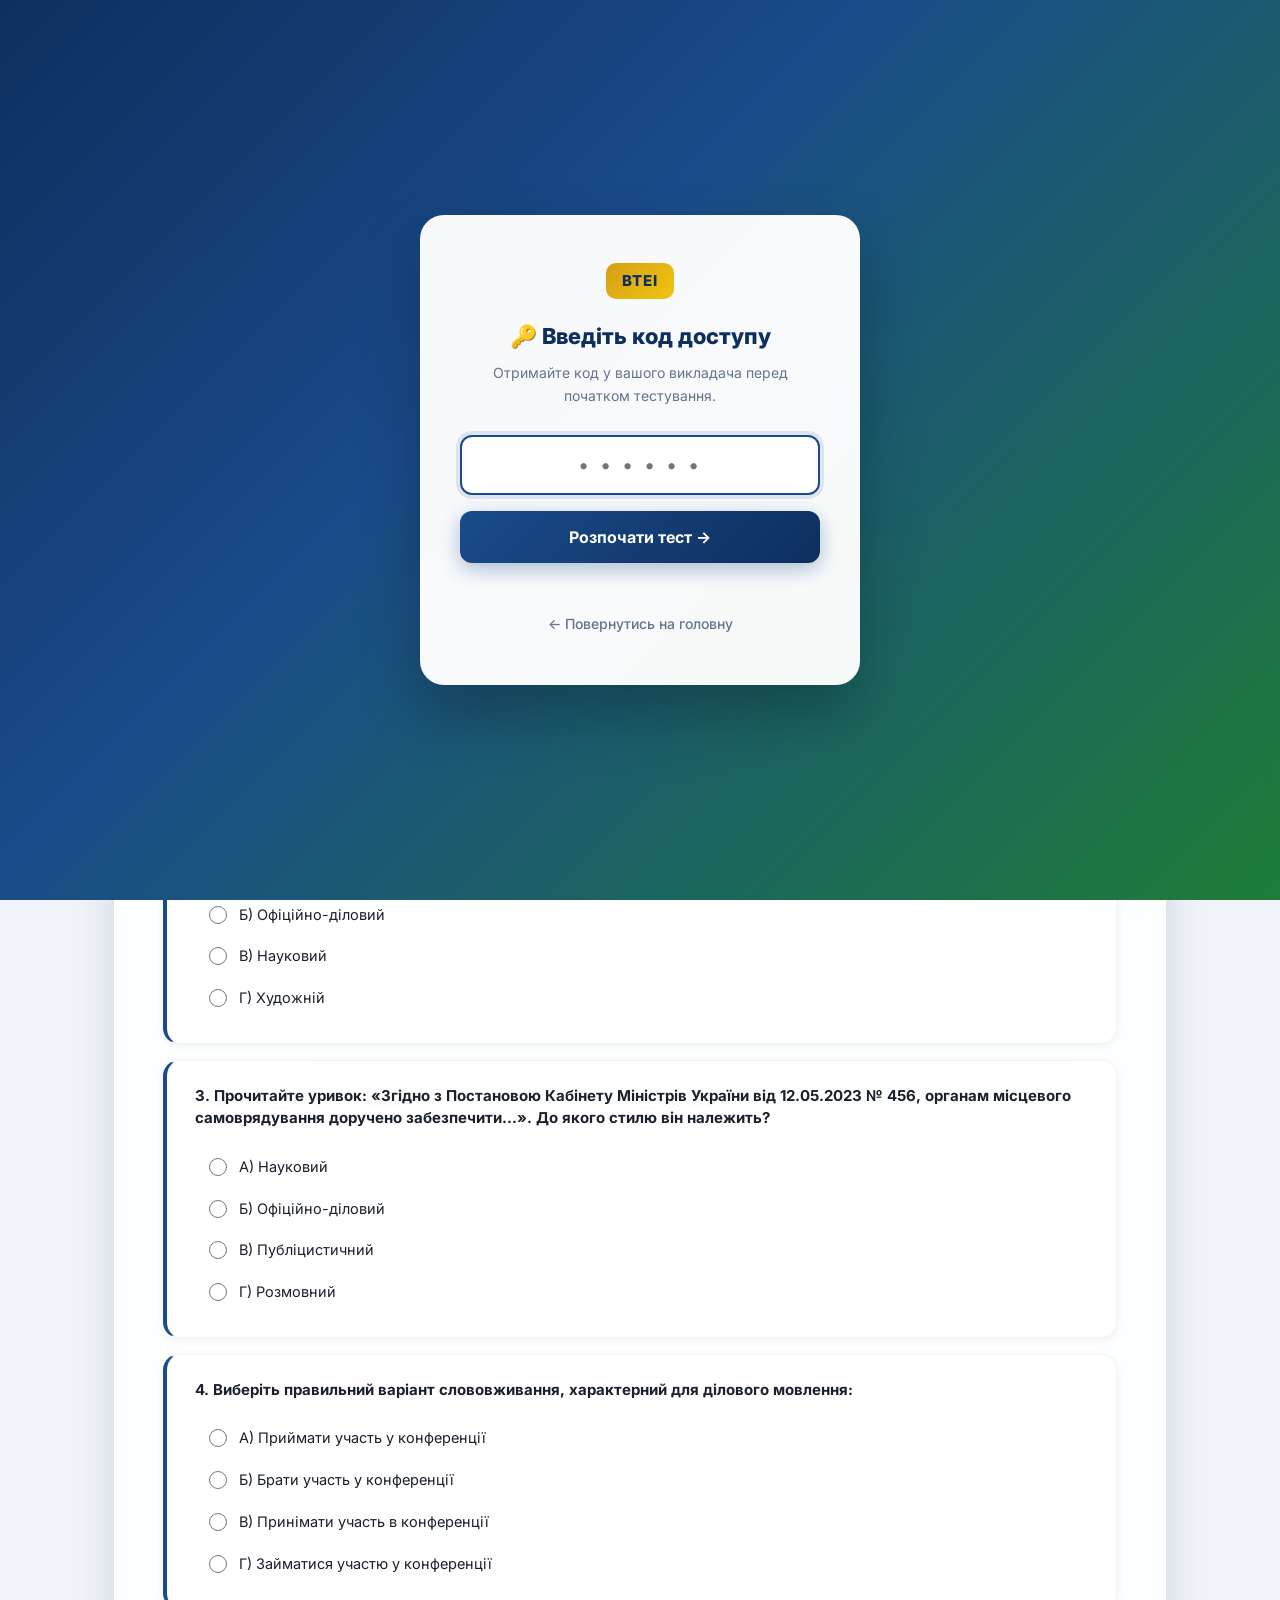
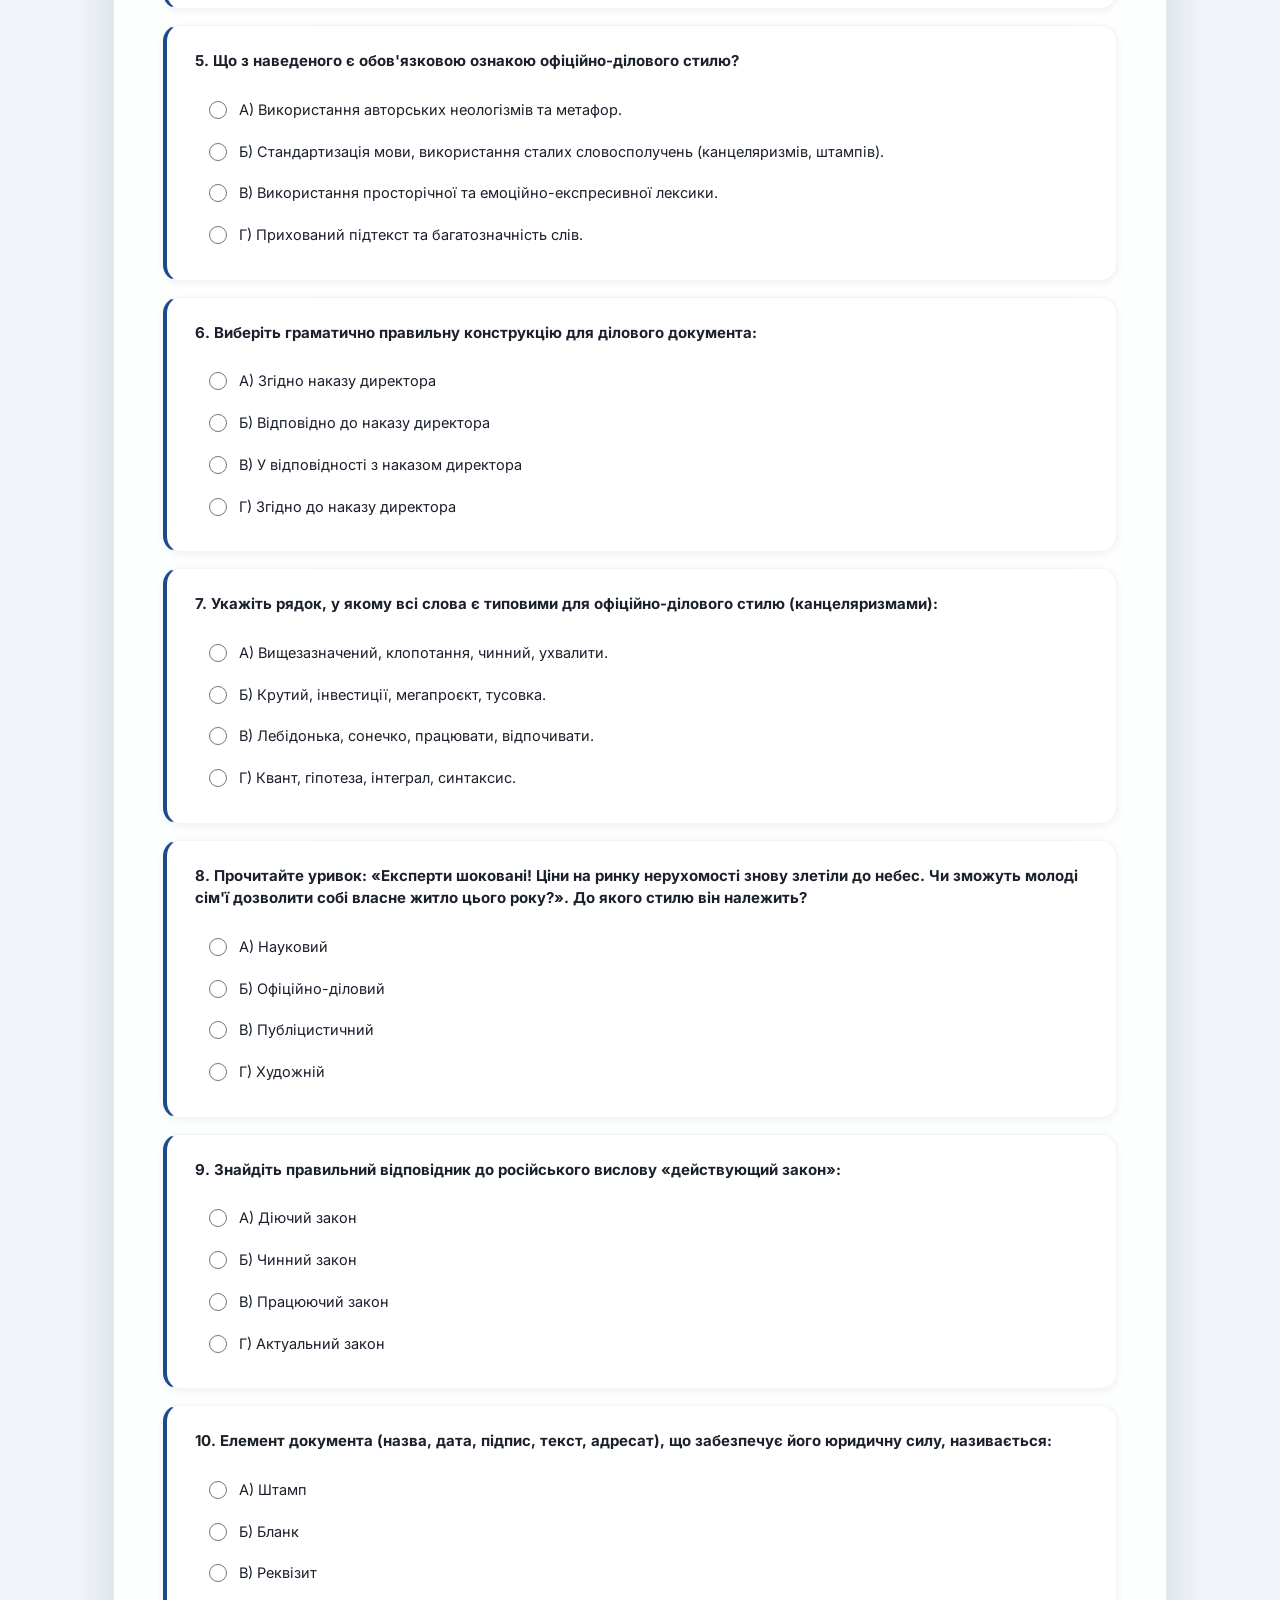
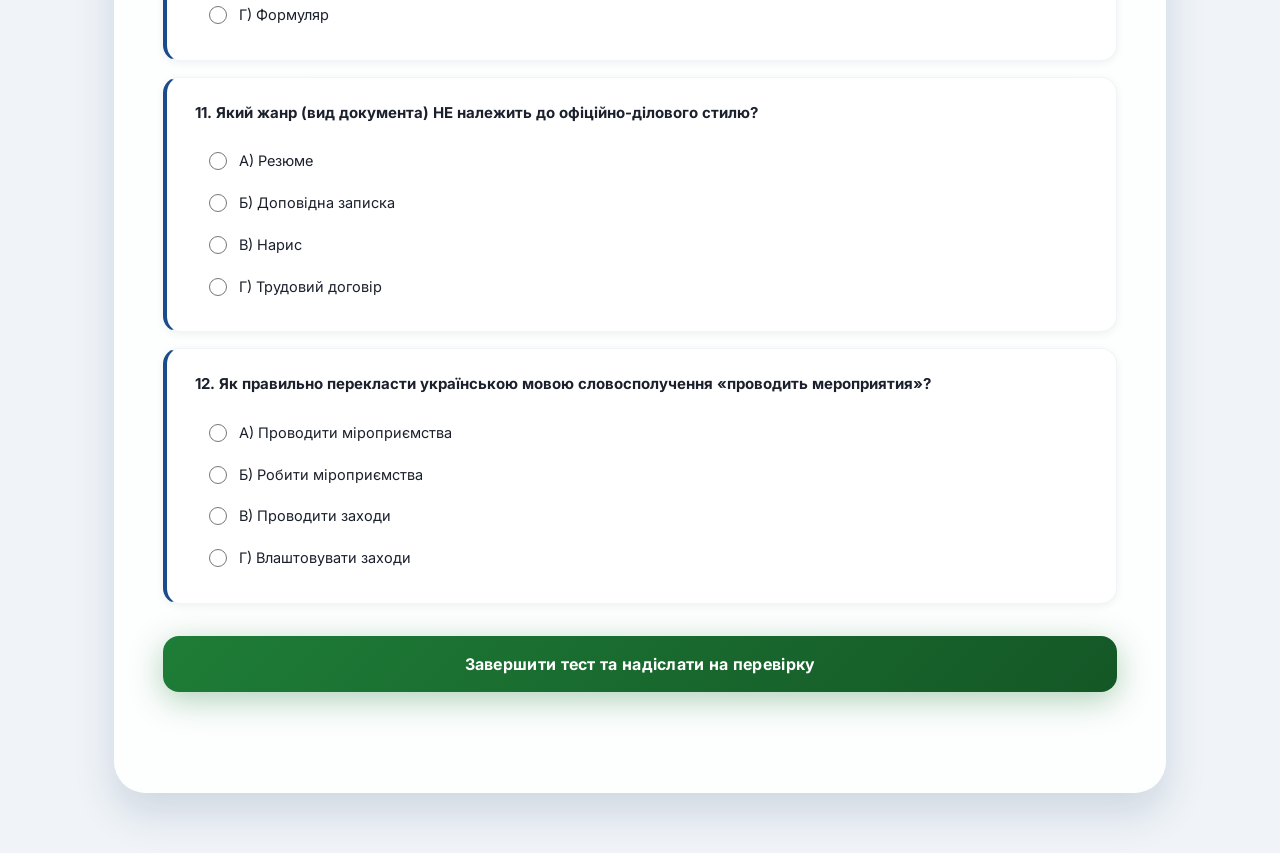
==== tests/test-1.html @ 7d5d2ea6 "Update test-1.html" ====
<!DOCTYPE html>
<html lang="uk">
<head>
    <meta charset="UTF-8">
    <meta name="viewport" content="width=device-width, initial-scale=1.0">
    <title>Тест №1 | Функціональні стилі мовлення — ВТЕІ</title>
    <meta name="description" content="Пройти онлайн-тест №1: 'Функціональні стилі мовлення' на освітньому порталі.">
    
    <!-- Open Graph (SEO для соцмереж) -->
    <meta property="og:title" content="Тест №1: Функціональні стилі мовлення | Освітній портал">
    <meta property="og:description" content="Пройти тестування з дисципліни 'Українська мова за професійним спрямуванням'.">
    <meta property="og:image" content="https://vtei.online/img/og-image.jpg">
    <meta property="og:url" content="https://vtei.online/tests/test-1.html">
    <meta property="og:type" content="article">
    
    <!-- Favicon -->
    <link rel="icon" type="image/jpeg" href="../img/favicon.jpg">
    <link rel="apple-touch-icon" href="../img/favicon.jpg">
    <link rel="stylesheet" href="../css/style.css">
    <style>
        /* Overlay - екран завантаження та введення коду */
        #overlay {
            position: fixed;
            inset: 0;
            background: linear-gradient(135deg, #0d2f5e 0%, #1a4b8a 40%, #1e7d37 100%);
            z-index: 999;
            display: flex;
            align-items: center;
            justify-content: center;
            transition: opacity 0.5s ease;
        }
        #overlay.hidden {
            opacity: 0;
            pointer-events: none;
        }
        .overlay-box {
            background: rgba(255,255,255,0.97);
            border-radius: 24px;
            padding: 48px 40px;
            max-width: 440px;
            width: 90%;
            text-align: center;
            box-shadow: 0 30px 60px rgba(0,0,0,0.25);
        }
        .overlay-logo {
            display: inline-block;
            background: linear-gradient(135deg, #d4a017, #f1c40f);
            color: #0d2f5e;
            padding: 6px 16px;
            border-radius: 10px;
            font-size: 15px;
            font-weight: 800;
            letter-spacing: 1px;
            margin-bottom: 20px;
        }
        .overlay-box h2 {
            font-size: 22px;
            font-weight: 800;
            color: #0d2f5e;
            margin-bottom: 8px;
        }
        .overlay-box p {
            font-size: 14px;
            color: #64748b;
            margin-bottom: 28px;
            line-height: 1.6;
        }
        .overlay-input {
            width: 100%;
            padding: 16px 20px;
            border: 2px solid rgba(26,75,138,0.2);
            border-radius: 12px;
            font-family: inherit;
            font-size: 20px;
            font-weight: 700;
            text-align: center;
            letter-spacing: 4px;
            color: #1a4b8a;
            background: rgba(26,75,138,0.04);
            outline: none;
            transition: all 0.25s;
            box-sizing: border-box;
            margin-bottom: 16px;
            -webkit-user-select: text !important;
            user-select: text !important;
        }
        .overlay-input:focus {
            border-color: #1a4b8a;
            background: #fff;
            box-shadow: 0 0 0 4px rgba(26,75,138,0.12);
        }
        .overlay-input.error {
            border-color: #dc3545;
            background: rgba(220,53,69,0.04);
            animation: shake 0.4s ease;
        }
        @keyframes shake {
            0%,100%{transform:translateX(0)}
            25%{transform:translateX(-8px)}
            75%{transform:translateX(8px)}
        }
        .overlay-btn {
            width: 100%;
            padding: 16px;
            background: linear-gradient(135deg, #1a4b8a, #0d2f5e);
            color: #fff;
            border: none;
            border-radius: 12px;
            font-family: inherit;
            font-size: 16px;
            font-weight: 700;
            cursor: pointer;
            box-shadow: 0 6px 20px rgba(26,75,138,0.35);
            transition: all 0.3s;
        }
        .overlay-btn:hover:not(:disabled) {
            transform: translateY(-2px);
            box-shadow: 0 10px 28px rgba(26,75,138,0.45);
        }
        .overlay-btn:disabled {
            background: linear-gradient(135deg, #94a3b8, #64748b);
            box-shadow: none;
            cursor: not-allowed;
        }
        .overlay-error {
            color: #dc3545;
            font-size: 13px;
            font-weight: 600;
            margin-top: 12px;
            min-height: 20px;
        }
        .overlay-loading {
            font-size: 14px;
            color: #64748b;
            margin-top: 16px;
        }
        /* Вимкнено викладачем */
        .overlay-disabled {
            text-align: center;
        }
        .overlay-disabled .icon {
            font-size: 56px;
            margin-bottom: 16px;
        }
        .overlay-disabled h2 {
            color: #0d2f5e;
            font-size: 22px;
            font-weight: 800;
            margin-bottom: 12px;
        }
        .overlay-disabled p {
            color: #64748b;
            font-size: 15px;
            line-height: 1.6;
        }
    </style>
</head>
<body>

<header>
    <div class="header-content">
        <a href="../index.html" class="header-logo">
            <span>ВТЕІ</span> Онлайн-тестування
        </a>
        <nav class="header-nav">
            <a href="../index.html">← Назад до всіх тестів</a>
        </nav>
    </div>
</header>

<!-- OVERLAY: перевірка коду доступу -->
<div id="overlay">
    <div class="overlay-box">
        <div id="overlayContent">
            <!-- Стан завантаження -->
            <div class="overlay-logo">ВТЕІ</div>
            <h2>Перевірка доступу...</h2>
            <p class="overlay-loading">⏳ Перевіряємо статус тестування...</p>
        </div>
    </div>
</div>

<div class="main-container">
<div class="glass-panel">
    <div class="test-page-header">
        <h1>ТЕСТОВІ ЗАВДАННЯ</h1>
        <h2>з дисципліни «Українська мова за професійним спрямуванням»<br>Тема: Функціональні стилі мовлення. Офіційно-діловий стиль</h2>
    </div>

    <div class="student-info">
        <div>
            <label for="studentName">ПІБ студента:</label>
            <input type="text" id="studentName" placeholder="Введіть ваше прізвище та ім'я">
        </div>
        <div>
            <label for="studentGroup">Група:</label>
            <input type="text" id="studentGroup" placeholder="Введіть групу">
        </div>
    </div>

    <form id="quizForm">
        <!-- Запитання 1 -->
        <div class="question">
            <p>1. Яка основна функція офіційно-ділового стилю?</p>
            <div class="options">
                <label><input type="radio" name="q1" value="А"> А) Регулювання офіційно-ділових стосунків, обслуговування сфери управління та адміністрування.</label>
                <label><input type="radio" name="q1" value="Б"> Б) Вплив на громадську думку, переконання читача або слухача.</label>
                <label><input type="radio" name="q1" value="В"> В) Обмін інформацією в невимушеній, неофіційній обстановці.</label>
                <label><input type="radio" name="q1" value="Г"> Г) Об'єктивне повідомлення про результати наукових досліджень.</label>
            </div>
        </div>

        <!-- Запитання 2 -->
        <div class="question">
            <p>2. Який стиль мовлення характеризується наявністю термінів, складних синтаксичних конструкцій, об'єктивністю та повною відсутністю емоційного забарвлення?</p>
            <div class="options">
                <label><input type="radio" name="q2" value="А"> А) Публіцистичний</label>
                <label><input type="radio" name="q2" value="Б"> Б) Офіційно-діловий</label>
                <label><input type="radio" name="q2" value="В"> В) Науковий</label>
                <label><input type="radio" name="q2" value="Г"> Г) Художній</label>
            </div>
        </div>

        <!-- Запитання 3 -->
        <div class="question">
            <p>3. Прочитайте уривок: «Згідно з Постановою Кабінету Міністрів України від 12.05.2023 № 456, органам місцевого самоврядування доручено забезпечити...». До якого стилю він належить?</p>
            <div class="options">
                <label><input type="radio" name="q3" value="А"> А) Науковий</label>
                <label><input type="radio" name="q3" value="Б"> Б) Офіційно-діловий</label>
                <label><input type="radio" name="q3" value="В"> В) Публіцистичний</label>
                <label><input type="radio" name="q3" value="Г"> Г) Розмовний</label>
            </div>
        </div>

        <!-- Запитання 4 -->
        <div class="question">
            <p>4. Виберіть правильний варіант слововживання, характерний для ділового мовлення:</p>
            <div class="options">
                <label><input type="radio" name="q4" value="А"> А) Приймати участь у конференції</label>
                <label><input type="radio" name="q4" value="Б"> Б) Брати участь у конференції</label>
                <label><input type="radio" name="q4" value="В"> В) Принімати участь в конференції</label>
                <label><input type="radio" name="q4" value="Г"> Г) Займатися участю у конференції</label>
            </div>
        </div>

        <!-- Запитання 5 -->
        <div class="question">
            <p>5. Що з наведеного є обов'язковою ознакою офіційно-ділового стилю?</p>
            <div class="options">
                <label><input type="radio" name="q5" value="А"> А) Використання авторських неологізмів та метафор.</label>
                <label><input type="radio" name="q5" value="Б"> Б) Стандартизація мови, використання сталих словосполучень (канцеляризмів, штампів).</label>
                <label><input type="radio" name="q5" value="В"> В) Використання просторічної та емоційно-експресивної лексики.</label>
                <label><input type="radio" name="q5" value="Г"> Г) Прихований підтекст та багатозначність слів.</label>
            </div>
        </div>

        <!-- Запитання 6 -->
        <div class="question">
            <p>6. Виберіть граматично правильну конструкцію для ділового документа:</p>
            <div class="options">
                <label><input type="radio" name="q6" value="А"> А) Згідно наказу директора</label>
                <label><input type="radio" name="q6" value="Б"> Б) Відповідно до наказу директора</label>
                <label><input type="radio" name="q6" value="В"> В) У відповідності з наказом директора</label>
                <label><input type="radio" name="q6" value="Г"> Г) Згідно до наказу директора</label>
            </div>
        </div>

        <!-- Запитання 7 -->
        <div class="question">
            <p>7. Укажіть рядок, у якому всі слова є типовими для офіційно-ділового стилю (канцеляризмами):</p>
            <div class="options">
                <label><input type="radio" name="q7" value="А"> А) Вищезазначений, клопотання, чинний, ухвалити.</label>
                <label><input type="radio" name="q7" value="Б"> Б) Крутий, інвестиції, мегапроєкт, тусовка.</label>
                <label><input type="radio" name="q7" value="В"> В) Лебідонька, сонечко, працювати, відпочивати.</label>
                <label><input type="radio" name="q7" value="Г"> Г) Квант, гіпотеза, інтеграл, синтаксис.</label>
            </div>
        </div>

        <!-- Запитання 8 -->
        <div class="question">
            <p>8. Прочитайте уривок: «Експерти шоковані! Ціни на ринку нерухомості знову злетіли до небес. Чи зможуть молоді сім'ї дозволити собі власне житло цього року?». До якого стилю він належить?</p>
            <div class="options">
                <label><input type="radio" name="q8" value="А"> А) Науковий</label>
                <label><input type="radio" name="q8" value="Б"> Б) Офіційно-діловий</label>
                <label><input type="radio" name="q8" value="В"> В) Публіцистичний</label>
                <label><input type="radio" name="q8" value="Г"> Г) Художній</label>
            </div>
        </div>

        <!-- Запитання 9 -->
        <div class="question">
            <p>9. Знайдіть правильний відповідник до російського вислову «действующий закон»:</p>
            <div class="options">
                <label><input type="radio" name="q9" value="А"> А) Діючий закон</label>
                <label><input type="radio" name="q9" value="Б"> Б) Чинний закон</label>
                <label><input type="radio" name="q9" value="В"> В) Працюючий закон</label>
                <label><input type="radio" name="q9" value="Г"> Г) Актуальний закон</label>
            </div>
        </div>

        <!-- Запитання 10 -->
        <div class="question">
            <p>10. Елемент документа (назва, дата, підпис, текст, адресат), що забезпечує його юридичну силу, називається:</p>
            <div class="options">
                <label><input type="radio" name="q10" value="А"> А) Штамп</label>
                <label><input type="radio" name="q10" value="Б"> Б) Бланк</label>
                <label><input type="radio" name="q10" value="В"> В) Реквізит</label>
                <label><input type="radio" name="q10" value="Г"> Г) Формуляр</label>
            </div>
        </div>

        <!-- Запитання 11 -->
        <div class="question">
            <p>11. Який жанр (вид документа) НЕ належить до офіційно-ділового стилю?</p>
            <div class="options">
                <label><input type="radio" name="q11" value="А"> А) Резюме</label>
                <label><input type="radio" name="q11" value="Б"> Б) Доповідна записка</label>
                <label><input type="radio" name="q11" value="В"> В) Нарис</label>
                <label><input type="radio" name="q11" value="Г"> Г) Трудовий договір</label>
            </div>
        </div>

        <!-- Запитання 12 -->
        <div class="question">
            <p>12. Як правильно перекласти українською мовою словосполучення «проводить мероприятия»?</p>
            <div class="options">
                <label><input type="radio" name="q12" value="А"> А) Проводити міроприємства</label>
                <label><input type="radio" name="q12" value="Б"> Б) Робити міроприємства</label>
                <label><input type="radio" name="q12" value="В"> В) Проводити заходи</label>
                <label><input type="radio" name="q12" value="Г"> Г) Влаштовувати заходи</label>
            </div>
        </div>

        <button type="button" class="btn" id="submitBtn" onclick="checkTest()">Завершити тест та надіслати на перевірку</button>
    </form>

    <div id="result"></div>
    <div id="sendStatus"></div>
</div>
</div>

<script>
    // =====================================================
    // НАЛАШТУВАННЯ ТЕСТУ
    // =====================================================
    const GOOGLE_SCRIPT_URL = 'https://script.google.com/macros/s/AKfycby8eBPxfBN18vXv5rb8elcMQ6TJ82UNzk7Q19TTOSPHN5Kn8_c1TuKAqBLaUZ2Dm1dlyg/exec';
    const TEST_THEME = 'Функціональні стилі мовлення. Офіційно-діловий стиль';
    const TEST_ID = 'test-1';

    // Захист від копіювання
    document.addEventListener('contextmenu', event => event.preventDefault());
    document.addEventListener('copy', event => event.preventDefault());

    // =====================================================
    // ПЕРЕВІРКА СТАТУСУ ПРИ ЗАВАНТАЖЕННІ
    // =====================================================
    window.addEventListener('load', function() {
        fetch(`${GOOGLE_SCRIPT_URL}?test=${TEST_ID}`)
            .then(r => r.json())
            .then(data => {
                if (!data.enabled) {
                    document.getElementById('overlayContent').innerHTML = `
                        <div class="overlay-disabled">
                            <div class="icon">&#x1F512;</div>
                            <div class="overlay-logo">&#x412;&#x422;&#x415;&#x406;</div>
                            <h2>&#x422;&#x435;&#x441;&#x442;&#x443;&#x432;&#x430;&#x43D;&#x43D;&#x44F; &#x43D;&#x435;&#x434;&#x43E;&#x441;&#x442;&#x443;&#x43F;&#x43D;&#x435;</h2>
                            <p>${data.message || '&#x412;&#x438;&#x43A;&#x43B;&#x430;&#x434;&#x430;&#x447; &#x442;&#x438;&#x43C;&#x447;&#x430;&#x441;&#x43E;&#x432;&#x43E; &#x437;&#x430;&#x43A;&#x440;&#x438;&#x432; &#x434;&#x43E;&#x441;&#x442;&#x443;&#x43F; &#x434;&#x43E; &#x442;&#x435;&#x441;&#x442;&#x443;&#x432;&#x430;&#x43D;&#x43D;&#x44F;.'}</p>
                            <div style="margin-top: 24px;">
                                <a href="../index.html" style="color: #1a4b8a; text-decoration: none; font-size: 15px; font-weight: 600; padding: 8px 16px; background: rgba(26,75,138,0.05); border-radius: 8px;">← Повернутись на головну</a>
                            </div>
                        </div>`;
                } else {
                    showCodeForm();
                }
            })
            .catch(() => { showCodeForm(); });
    });

    function showCodeForm() {
        document.getElementById('overlayContent').innerHTML = [
            '<div class="overlay-logo">ВТЕІ</div>',
            '<h2>🔑 Введіть код доступу</h2>',
            '<p>Отримайте код у вашого викладача перед початком тестування.</p>',
            '<input type="text" id="codeInput" class="overlay-input" placeholder="&#x2022; &#x2022; &#x2022; &#x2022; &#x2022; &#x2022;" maxlength="12" autocomplete="off" oninput="this.value=this.value.toUpperCase()" onkeydown="if(event.key===\'Enter\') submitCode()">',
            '<button class="overlay-btn" id="codeBtn" onclick="submitCode()">Розпочати тест →</button>',
            '<div class="overlay-error" id="codeError"></div>',
            '<div style="margin-top: 16px;">',
            '    <a href="../index.html" style="color: #64748b; text-decoration: none; font-size: 14px; font-weight: 500; transition: color 0.2s;">← Повернутись на головну</a>',
            '</div>'
        ].join('');
        setTimeout(function() {
            var inp = document.getElementById('codeInput');
            if (inp) inp.focus();
        }, 100);
    }

    function submitCode() {
        var input = document.getElementById('codeInput');
        var btn = document.getElementById('codeBtn');
        var errorEl = document.getElementById('codeError');
        var code = input.value.trim().toUpperCase();

        if (!code) { shakeInput(); errorEl.textContent = 'Будь ласка, введіть код доступу.'; return; }

        btn.disabled = true;
        btn.textContent = '⏳ Перевіряємо...';
        errorEl.textContent = '';

        fetch(GOOGLE_SCRIPT_URL + '?test=' + TEST_ID + '&code=' + encodeURIComponent(code))
            .then(function(r) { return r.json(); })
            .then(function(data) {
                if (data.codeValid) {
                    var overlay = document.getElementById('overlay');
                    overlay.classList.add('hidden');
                    setTimeout(function() { overlay.style.display = 'none'; }, 500);
                } else {
                    shakeInput();
                    errorEl.textContent = data.message || '❌ Невірний код. Спробуйте ще раз.';
                    btn.disabled = false;
                    btn.textContent = 'Розпочати тест →';
                }
            })
            .catch(function() {
                errorEl.textContent = '⚠️ Помилка з\'єднання. Зверніться до викладача.';
                btn.disabled = false;
                btn.textContent = 'Розпочати тест →';
            });
    }

    function shakeInput() {
        var input = document.getElementById('codeInput');
        if (!input) return;
        input.classList.remove('error');
        void input.offsetWidth;
        input.classList.add('error');
        setTimeout(function() { input.classList.remove('error'); }, 500);
    }

    const correctAnswers = {
        q1: "А", q2: "В", q3: "Б", q4: "Б",
        q5: "Б", q6: "Б", q7: "А", q8: "В",
        q9: "Б", q10: "В", q11: "В", q12: "В"
    };

    let testSubmitted = false;


    function checkTest() {
        if (testSubmitted) return;

        const form = document.getElementById('quizForm');
        const formData = new FormData(form);
        let score = 0;
        let total = Object.keys(correctAnswers).length;

        // Збір відповідей студента у зручному форматі (1-А, 2-Б, і т.д.)
        const studentAnswersArray = [];
        for (let q of Object.keys(correctAnswers)) {
            let num = q.replace('q', ''); // Прибираємо літеру 'q', залишаємо лише цифру
            let ans = formData.get(q) || '—';
            studentAnswersArray.push(num + '-' + ans);
        }
        const formattedAnswers = studentAnswersArray.join(', ');

        for (let [question, correctAnswer] of Object.entries(correctAnswers)) {
            const userAnswer = formData.get(question);
            
            if (userAnswer === correctAnswer) {
                score++;
            }
        }

        const name = document.getElementById('studentName').value || 'Студент';
        const group = document.getElementById('studentGroup').value || 'Група не вказана';
        const statusDiv = document.getElementById('sendStatus');
        
        let gradeText = "";
        if (score === 12) gradeText = "Відмінно!";
        else if (score >= 9) gradeText = "Добре!";
        else if (score >= 6) gradeText = "Задовільно.";
        else gradeText = "Потребує доопрацювання.";

        // Заблокувати кнопку та зафіксувати відправку
        testSubmitted = true;
        const btn = document.getElementById('submitBtn');
        btn.disabled = true;
        btn.textContent = 'Тест завершено';

        // Відправка у Google Таблицю
        if (GOOGLE_SCRIPT_URL && GOOGLE_SCRIPT_URL !== 'YOUR_GOOGLE_APPS_SCRIPT_URL_HERE') {
            statusDiv.innerHTML = '<span class="status-sending">⏳ Зберігаємо результати...</span>';

            const payload = JSON.stringify({
                theme: TEST_THEME,
                name: name,
                group: group,
                score: score,
                total: total,
                grade: gradeText,
                answers: formattedAnswers
            });

            // Відправка як звичайний текст, щоб обійти блокування CORS у браузері
            fetch(GOOGLE_SCRIPT_URL, {
                method: 'POST',
                mode: 'no-cors',
                headers: {
                    'Content-Type': 'text/plain;charset=utf-8'
                },
                body: payload
            })
            .then(() => {
                statusDiv.innerHTML = '<span class="status-ok">✅ Дякуємо, що пройшли тест! Ваші дані успішно надіслано.</span>';
            })
            .catch((err) => {
                statusDiv.innerHTML = '<span class="status-error">⚠️ Помилка збереження. Ваш результат: ' + score + '/' + total + '</span>';
                console.error('Помилка відправки:', err);
            });
        }

        window.scrollTo(0, document.body.scrollHeight);
    }
</script>

</body>
</html>
---- css/style.css ----
@import url('https://fonts.googleapis.com/css2?family=Inter:wght@400;500;600;700;800&display=swap');

:root {
    --vtei-blue: #1a4b8a;
    --vtei-blue-dark: #0d2f5e;
    --vtei-green: #1e7d37;
    --vtei-green-light: #27ae60;
    --vtei-gold: #d4a017;
    --vtei-gold-light: #f1c40f;

    --grad-blue: linear-gradient(135deg, #1a4b8a 0%, #0d2f5e 100%);
    --grad-green: linear-gradient(135deg, #1e7d37 0%, #145726 100%);
    --grad-gold: linear-gradient(135deg, #d4a017 0%, #a37a10 100%);
    --grad-hero: linear-gradient(135deg, #0d2f5e 0%, #1a4b8a 40%, #1e7d37 100%);
    --grad-card-hover: linear-gradient(135deg, #1a4b8a 0%, #1e7d37 100%);

    --bg: #f0f4f8;
    --bg-card: rgba(255, 255, 255, 0.85);
    --text-main: #1a202c;
    --text-muted: #64748b;
    --border: rgba(255, 255, 255, 0.5);

    --radius-sm: 10px;
    --radius-md: 16px;
    --radius-lg: 24px;
    --radius-xl: 32px;

    --shadow-sm: 0 2px 8px rgba(0,0,0,0.06);
    --shadow-md: 0 8px 24px rgba(0,0,0,0.1);
    --shadow-lg: 0 20px 40px rgba(13, 47, 94, 0.15);
    --shadow-glow-blue: 0 8px 32px rgba(26, 75, 138, 0.35);
    --shadow-glow-green: 0 8px 32px rgba(30, 125, 55, 0.35);
}

*, *::before, *::after { box-sizing: border-box; margin: 0; padding: 0; }

body {
    font-family: 'Inter', -apple-system, sans-serif;
    background: var(--bg);
    background-image:
        radial-gradient(ellipse at 0% 0%, rgba(26, 75, 138, 0.08) 0%, transparent 50%),
        radial-gradient(ellipse at 100% 100%, rgba(30, 125, 55, 0.08) 0%, transparent 50%);
    background-attachment: fixed;
    color: var(--text-main);
    line-height: 1.6;
    min-height: 100vh;
    -webkit-user-select: none;
    -ms-user-select: none;
    user-select: none;
}

/* ───────── HEADER ───────── */
header {
    background: var(--grad-blue);
    box-shadow: var(--shadow-lg);
    position: sticky;
    top: 0;
    z-index: 100;
    backdrop-filter: blur(12px);
}

.header-content {
    max-width: 1100px;
    margin: 0 auto;
    padding: 0 24px;
    height: 68px;
    display: flex;
    justify-content: space-between;
    align-items: center;
}

.header-logo {
    font-size: 20px;
    font-weight: 800;
    color: #fff;
    text-decoration: none;
    display: flex;
    align-items: center;
    gap: 10px;
    letter-spacing: -0.3px;
}

.header-logo .logo-badge {
    background: linear-gradient(135deg, var(--vtei-gold-light), var(--vtei-gold));
    color: var(--vtei-blue-dark);
    padding: 4px 10px;
    border-radius: 8px;
    font-size: 14px;
    font-weight: 800;
    letter-spacing: 0.5px;
}

.header-nav a {
    color: rgba(255,255,255,0.8);
    text-decoration: none;
    font-size: 14px;
    font-weight: 500;
    padding: 8px 16px;
    border-radius: 8px;
    border: 1px solid rgba(255,255,255,0.2);
    transition: all 0.25s;
}

.header-nav a:hover {
    background: rgba(255,255,255,0.12);
    color: #fff;
    border-color: rgba(255,255,255,0.4);
}

/* ───────── MAIN CONTAINER ───────── */
.main-container {
    max-width: 1100px;
    margin: 0 auto;
    padding: 40px 24px 60px;
}

/* ───────── HERO SECTION (головна сторінка) ───────── */
.hero {
    background: var(--grad-hero);
    border-radius: var(--radius-xl);
    padding: 60px 40px;
    text-align: center;
    margin-bottom: 48px;
    position: relative;
    overflow: hidden;
    box-shadow: var(--shadow-lg);
}

.hero::before {
    content: '';
    position: absolute;
    inset: 0;
    background: url("data:image/svg+xml,%3Csvg width='60' height='60' viewBox='0 0 60 60' xmlns='http://www.w3.org/2000/svg'%3E%3Cg fill='none' fill-rule='evenodd'%3E%3Cg fill='%23ffffff' fill-opacity='0.04'%3E%3Cpath d='M36 34v-4h-2v4h-4v2h4v4h2v-4h4v-2h-4zm0-30V0h-2v4h-4v2h4v4h2V6h4V4h-4zM6 34v-4H4v4H0v2h4v4h2v-4h4v-2H6zM6 4V0H4v4H0v2h4v4h2V6h4V4H6z'/%3E%3C/g%3E%3C/g%3E%3C/svg%3E");
}

.hero-label {
    display: inline-block;
    background: rgba(255,255,255,0.15);
    color: var(--vtei-gold-light);
    border: 1px solid rgba(241, 196, 15, 0.3);
    padding: 6px 18px;
    border-radius: 100px;
    font-size: 13px;
    font-weight: 600;
    letter-spacing: 0.8px;
    text-transform: uppercase;
    margin-bottom: 20px;
}

.hero h1 {
    font-size: 36px;
    font-weight: 800;
    color: #fff;
    line-height: 1.2;
    letter-spacing: -0.5px;
    margin-bottom: 12px;
    text-align: center;
}

.hero p {
    font-size: 17px;
    color: rgba(255,255,255,0.75);
    max-width: 560px;
    margin: 0 auto;
    text-align: center;
}

/* ───────── SECTION TITLE ───────── */
.section-title {
    font-size: 22px;
    font-weight: 700;
    color: var(--vtei-blue-dark);
    margin-bottom: 24px;
    display: flex;
    align-items: center;
    gap: 10px;
}

.section-title::after {
    content: '';
    flex: 1;
    height: 2px;
    background: linear-gradient(to right, rgba(26,75,138,0.15), transparent);
    border-radius: 2px;
}

/* ───────── TEST CARDS GRID ───────── */
.tests-grid {
    display: grid;
    grid-template-columns: repeat(auto-fill, minmax(300px, 1fr));
    gap: 20px;
}

.test-card {
    background: var(--bg-card);
    border-radius: var(--radius-md);
    padding: 28px;
    box-shadow: var(--shadow-sm);
    text-decoration: none;
    color: inherit;
    display: flex;
    flex-direction: column;
    gap: 12px;
    border: 1px solid rgba(255,255,255,0.9);
    backdrop-filter: blur(8px);
    transition: all 0.3s cubic-bezier(0.34, 1.56, 0.64, 1);
    position: relative;
    overflow: hidden;
}

.test-card::before {
    content: '';
    position: absolute;
    top: 0; left: 0; right: 0;
    height: 4px;
    background: var(--grad-blue);
    border-radius: var(--radius-md) var(--radius-md) 0 0;
}

.test-card:hover {
    transform: translateY(-6px) scale(1.01);
    box-shadow: var(--shadow-glow-blue);
    border-color: rgba(26,75,138,0.2);
}

.test-card:hover .test-card-btn {
    background: var(--grad-card-hover);
    box-shadow: var(--shadow-glow-blue);
    color: #fff;
    transform: translateX(4px);
}

.test-card.disabled {
    opacity: 0.5;
    cursor: not-allowed;
    pointer-events: none;
}

.test-card-meta {
    display: flex;
    justify-content: space-between;
    align-items: center;
}

.test-card-number {
    font-size: 12px;
    font-weight: 700;
    color: var(--vtei-green);
    text-transform: uppercase;
    letter-spacing: 1.2px;
    background: rgba(30, 125, 55, 0.1);
    padding: 4px 12px;
    border-radius: 100px;
}

.test-card-questions {
    font-size: 12px;
    color: var(--text-muted);
    font-weight: 500;
}

.test-card-title {
    font-size: 19px;
    font-weight: 700;
    color: var(--vtei-blue-dark);
    line-height: 1.35;
}

.test-card-desc {
    font-size: 14px;
    color: var(--text-muted);
    line-height: 1.6;
    flex-grow: 1;
}

.test-card-btn {
    display: inline-flex;
    align-items: center;
    justify-content: center;
    gap: 8px;
    padding: 12px 20px;
    background: var(--grad-blue);
    color: #fff;
    border-radius: var(--radius-sm);
    font-weight: 600;
    font-size: 14px;
    transition: all 0.3s ease;
    box-shadow: 0 4px 12px rgba(26, 75, 138, 0.25);
    margin-top: 4px;
}

.test-card-btn .arrow {
    transition: transform 0.3s;
}

.test-card:hover .test-card-btn .arrow {
    transform: translateX(4px);
}

/* ───────── GLASS PANEL (для тест-сторінки) ───────── */
.glass-panel {
    background: var(--bg-card);
    backdrop-filter: blur(16px);
    border-radius: var(--radius-xl);
    box-shadow: var(--shadow-lg);
    padding: 48px;
    border: 1px solid var(--border);
}

/* ───────── TEST PAGE HEADER ───────── */
.test-page-header {
    text-align: center;
    margin-bottom: 40px;
    padding-bottom: 32px;
    border-bottom: 2px solid rgba(26,75,138,0.08);
}

.test-page-header h1 {
    font-size: 26px;
    font-weight: 800;
    color: var(--vtei-blue-dark);
    letter-spacing: -0.5px;
    margin-bottom: 8px;
}

.test-page-header h2 {
    font-size: 15px;
    font-weight: 400;
    color: var(--text-muted);
    line-height: 1.6;
}

/* ───────── STUDENT INFO ───────── */
.student-info {
    display: flex;
    gap: 20px;
    margin-bottom: 36px;
    background: linear-gradient(135deg, rgba(26,75,138,0.04), rgba(30,125,55,0.04));
    padding: 24px;
    border-radius: var(--radius-md);
    border: 1px solid rgba(26,75,138,0.08);
}

.student-info div { flex: 1; }

.student-info label {
    display: block;
    font-weight: 600;
    color: var(--vtei-blue);
    font-size: 13px;
    text-transform: uppercase;
    letter-spacing: 0.5px;
    margin-bottom: 8px;
}

.student-info input {
    width: 100%;
    padding: 14px 16px;
    border: 2px solid rgba(26,75,138,0.15);
    border-radius: var(--radius-sm);
    font-family: inherit;
    font-size: 15px;
    font-weight: 500;
    background: rgba(255,255,255,0.9);
    color: var(--text-main);
    transition: all 0.25s;
    outline: none;
}

.student-info input:focus {
    border-color: var(--vtei-blue);
    background: #fff;
    box-shadow: 0 0 0 4px rgba(26, 75, 138, 0.12);
}

.student-info input::placeholder { color: #adb5bd; font-weight: 400; }

/* ───────── QUESTIONS ───────── */
.question {
    background: #fff;
    border-left: 4px solid var(--vtei-blue);
    padding: 24px 28px;
    margin-bottom: 16px;
    border-radius: var(--radius-md);
    box-shadow: var(--shadow-sm);
    border: 1px solid rgba(26,75,138,0.06);
    border-left: 4px solid var(--vtei-blue);
    transition: all 0.25s;
}

.question:hover {
    transform: translateX(6px);
    box-shadow: var(--shadow-md);
}

.question p {
    font-weight: 700;
    font-size: 15px;
    color: var(--text-main);
    margin-bottom: 16px;
    line-height: 1.5;
}

.options label {
    display: flex;
    align-items: flex-start;
    gap: 12px;
    padding: 10px 14px;
    border-radius: var(--radius-sm);
    cursor: pointer;
    font-size: 14.5px;
    transition: background 0.2s;
    line-height: 1.5;
}

.options label:hover { background: rgba(26,75,138,0.05); }

.options input[type="radio"] {
    width: 18px;
    height: 18px;
    flex-shrink: 0;
    margin-top: 2px;
    accent-color: var(--vtei-blue);
    cursor: pointer;
}

/* ───────── SUBMIT BUTTON ───────── */
.btn {
    display: block;
    width: 100%;
    padding: 18px;
    background: var(--grad-green);
    color: #fff;
    border: none;
    border-radius: var(--radius-md);
    font-family: inherit;
    font-size: 16px;
    font-weight: 700;
    letter-spacing: 0.3px;
    cursor: pointer;
    margin-top: 32px;
    box-shadow: var(--shadow-glow-green);
    transition: all 0.3s cubic-bezier(0.34, 1.56, 0.64, 1);
}

.btn:hover:not(:disabled) {
    transform: translateY(-3px);
    box-shadow: 0 12px 40px rgba(30, 125, 55, 0.45);
}

.btn:active:not(:disabled) { transform: translateY(0); }

.btn:disabled {
    background: linear-gradient(135deg, #94a3b8, #64748b);
    box-shadow: none;
    cursor: not-allowed;
    transform: none;
}

/* ───────── STATUS ───────── */
#sendStatus {
    text-align: center;
    margin-top: 20px;
    font-size: 15px;
    font-weight: 500;
    padding: 16px 20px;
    border-radius: var(--radius-md);
    min-height: 24px;
    transition: all 0.3s;
}

.status-sending {
    background: rgba(212, 160, 23, 0.1);
    color: #b07d0e;
    border: 1px solid rgba(212, 160, 23, 0.25);
}

.status-ok {
    background: linear-gradient(135deg, rgba(30, 125, 55, 0.08), rgba(30, 125, 55, 0.04));
    color: var(--vtei-green);
    border: 1px solid rgba(30, 125, 55, 0.2);
}

.status-error {
    background: rgba(220, 53, 69, 0.08);
    color: #dc3545;
    border: 1px solid rgba(220, 53, 69, 0.2);
}

/* ───────── RESPONSIVE ───────── */
@media (max-width: 768px) {
    .glass-panel { padding: 28px 20px; }
    .hero { padding: 40px 24px; }
    .hero h1 { font-size: 26px; }
    .student-info { flex-direction: column; }
    .tests-grid { grid-template-columns: 1fr; }
    .header-content { padding: 0 16px; }
}
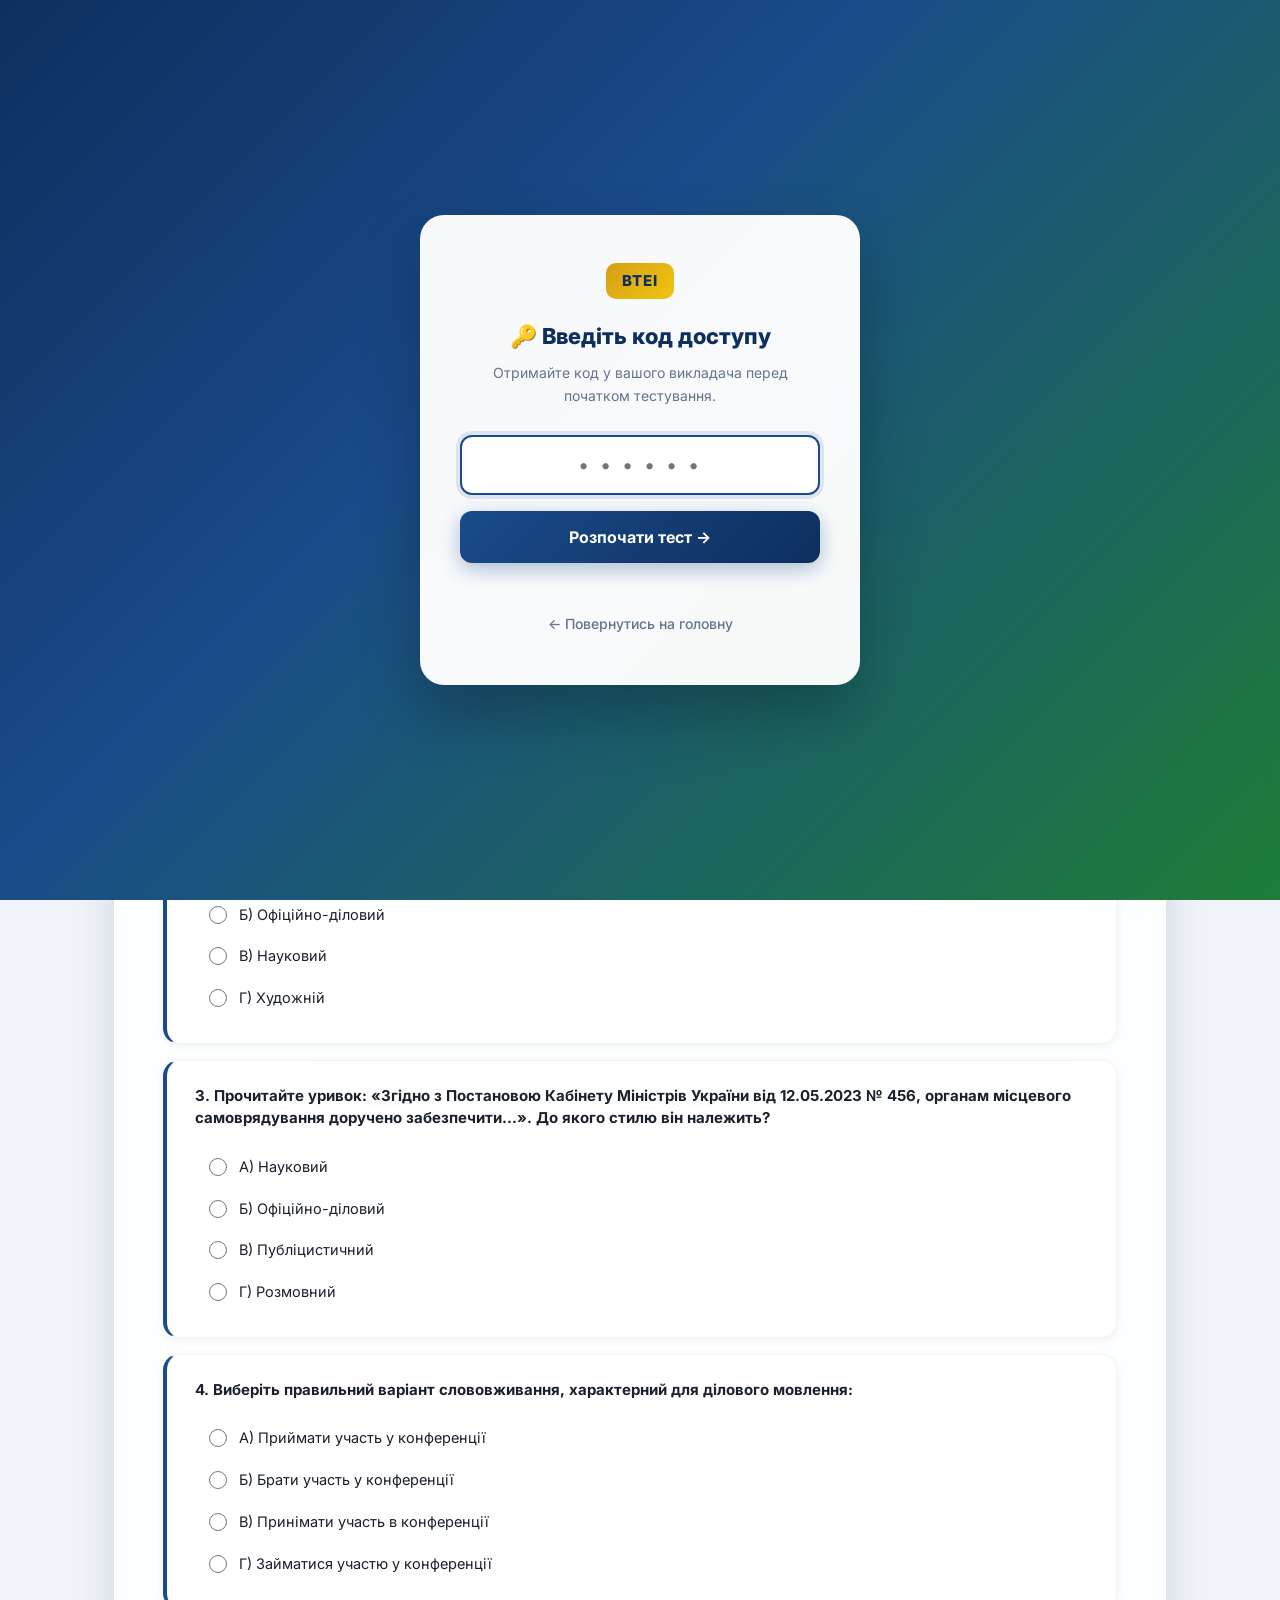
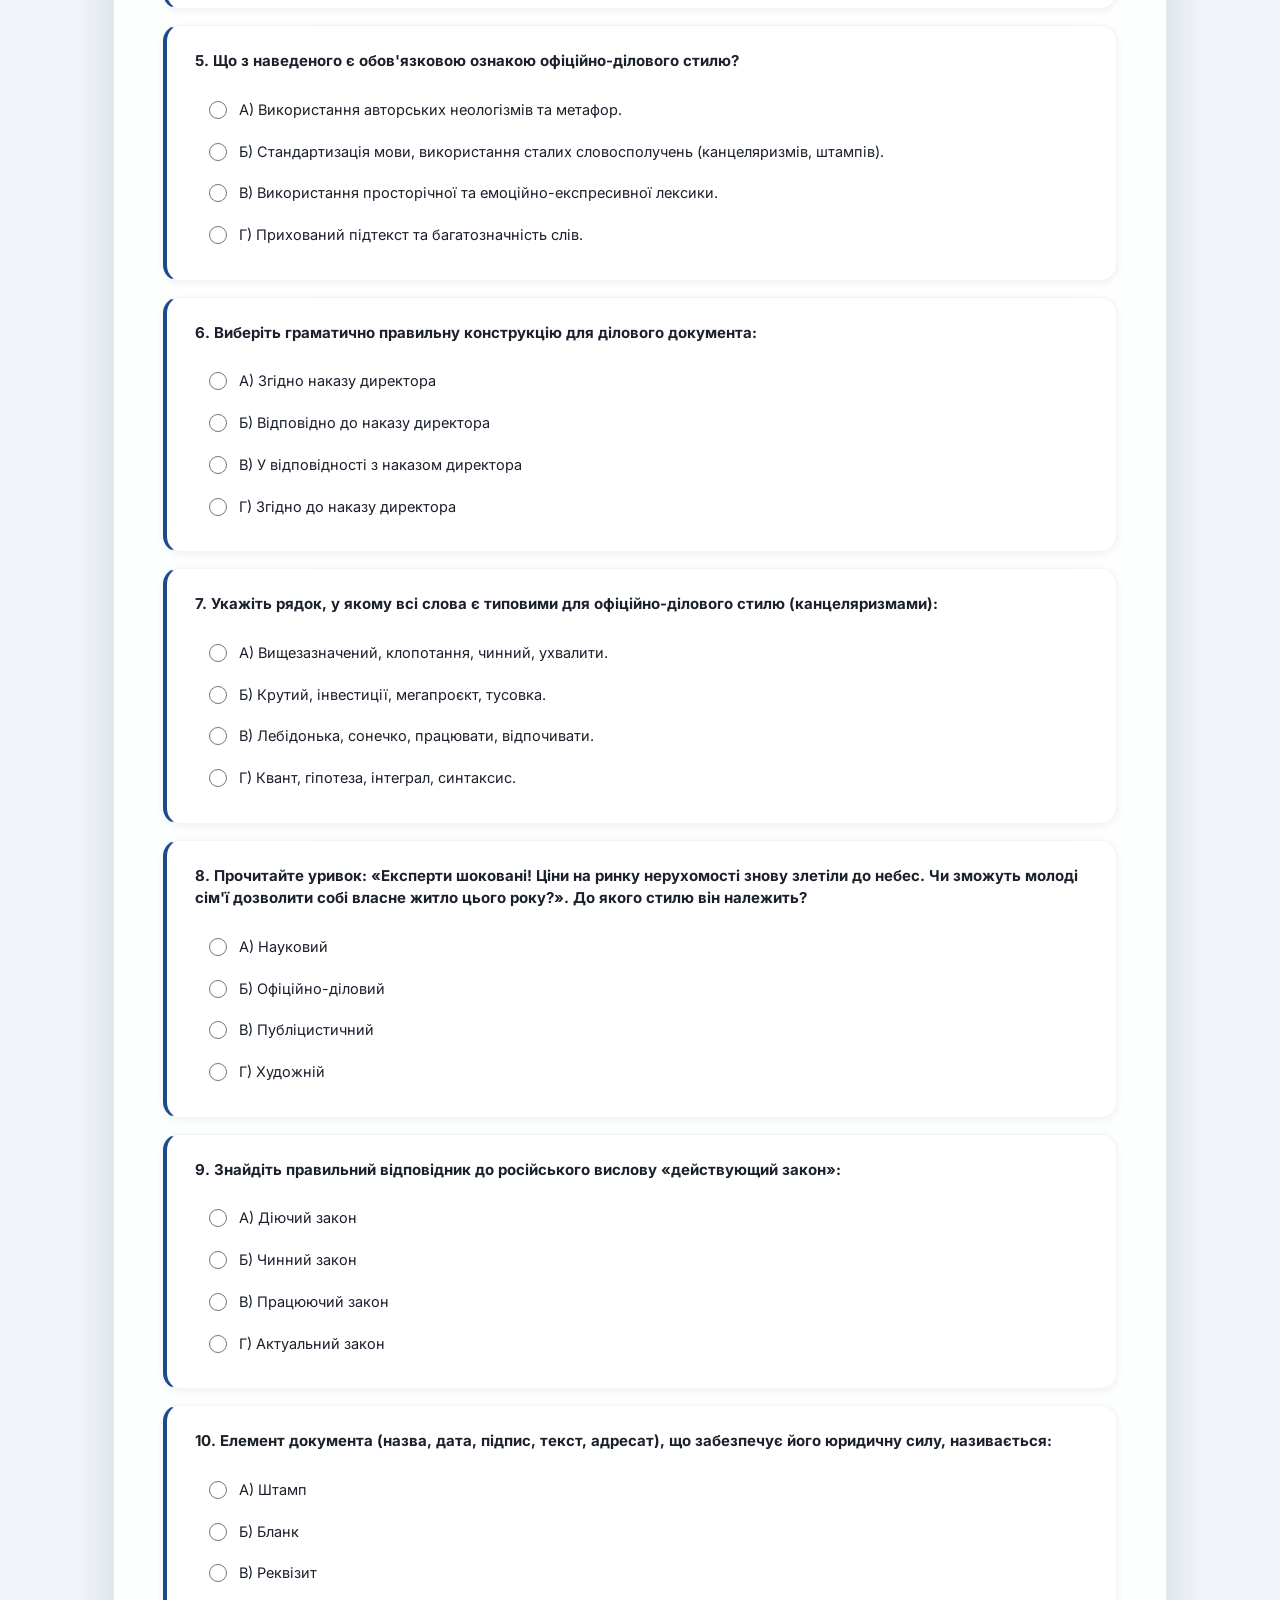
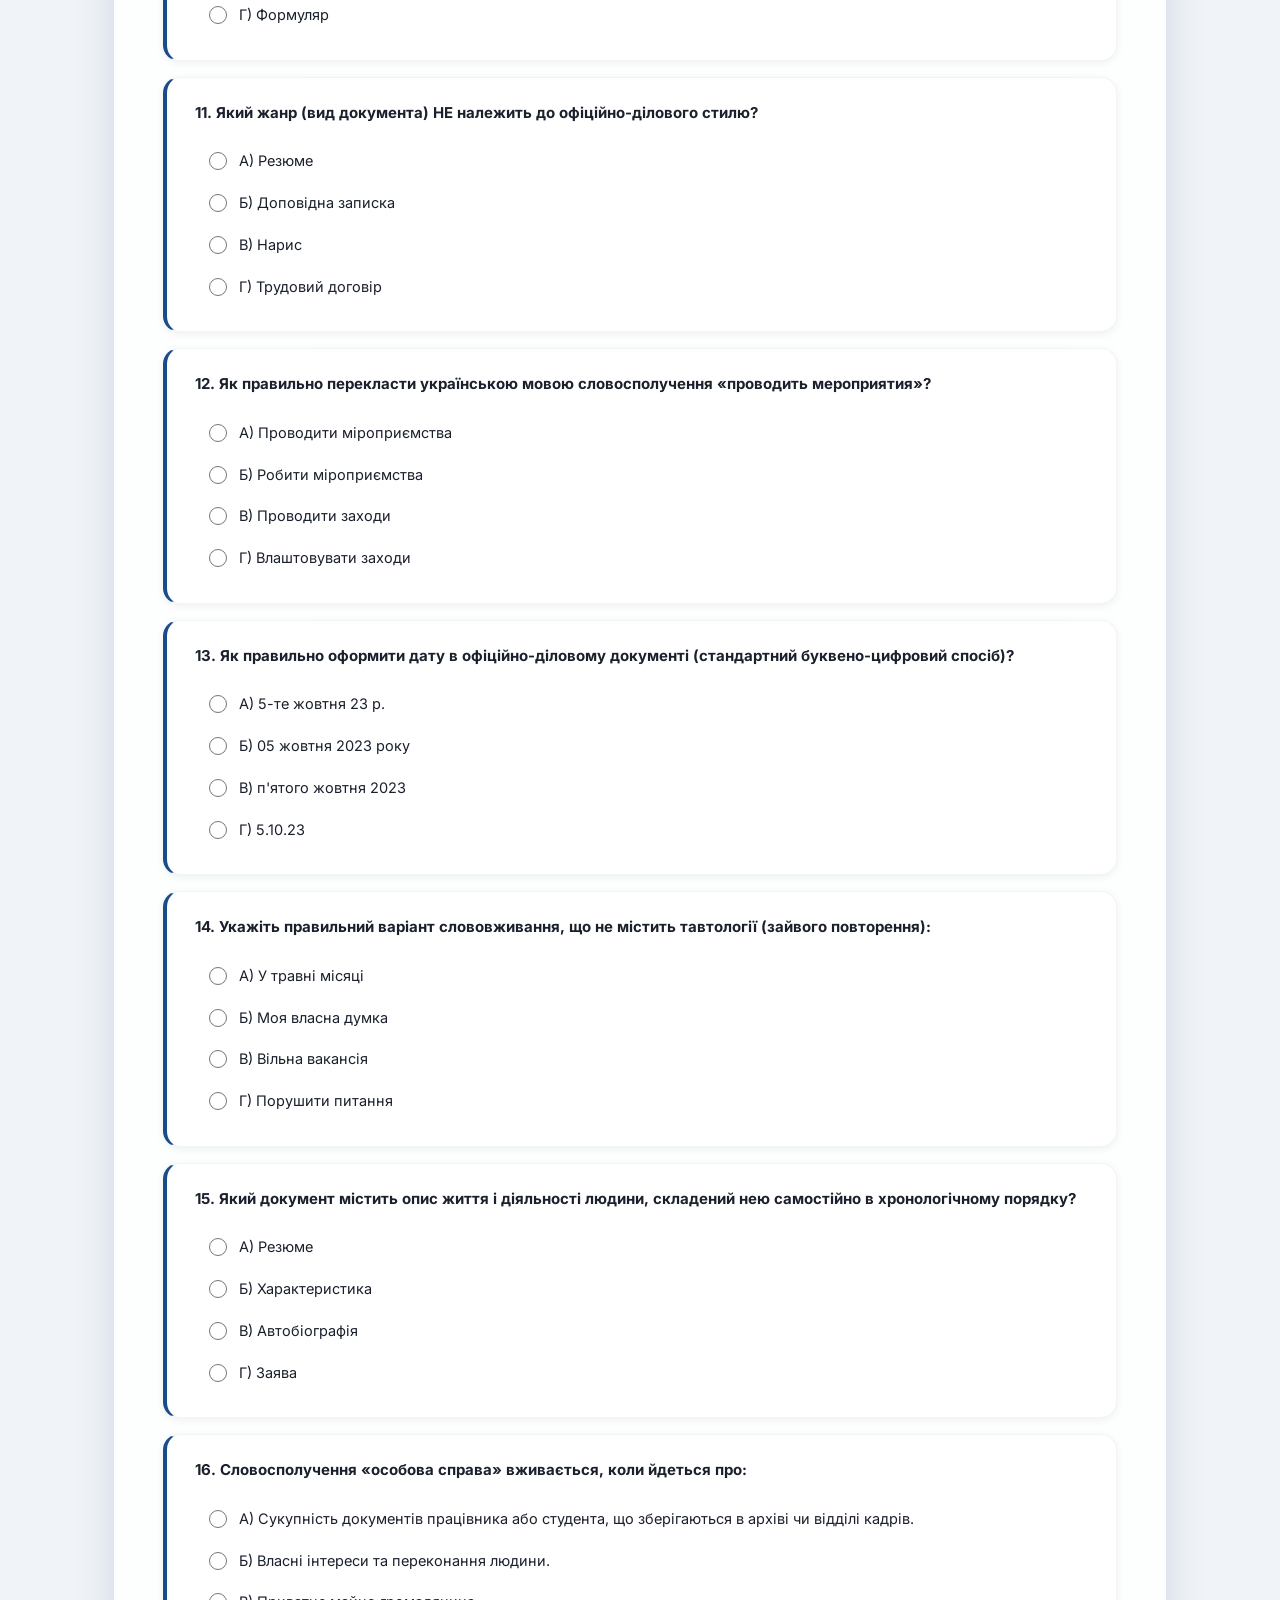
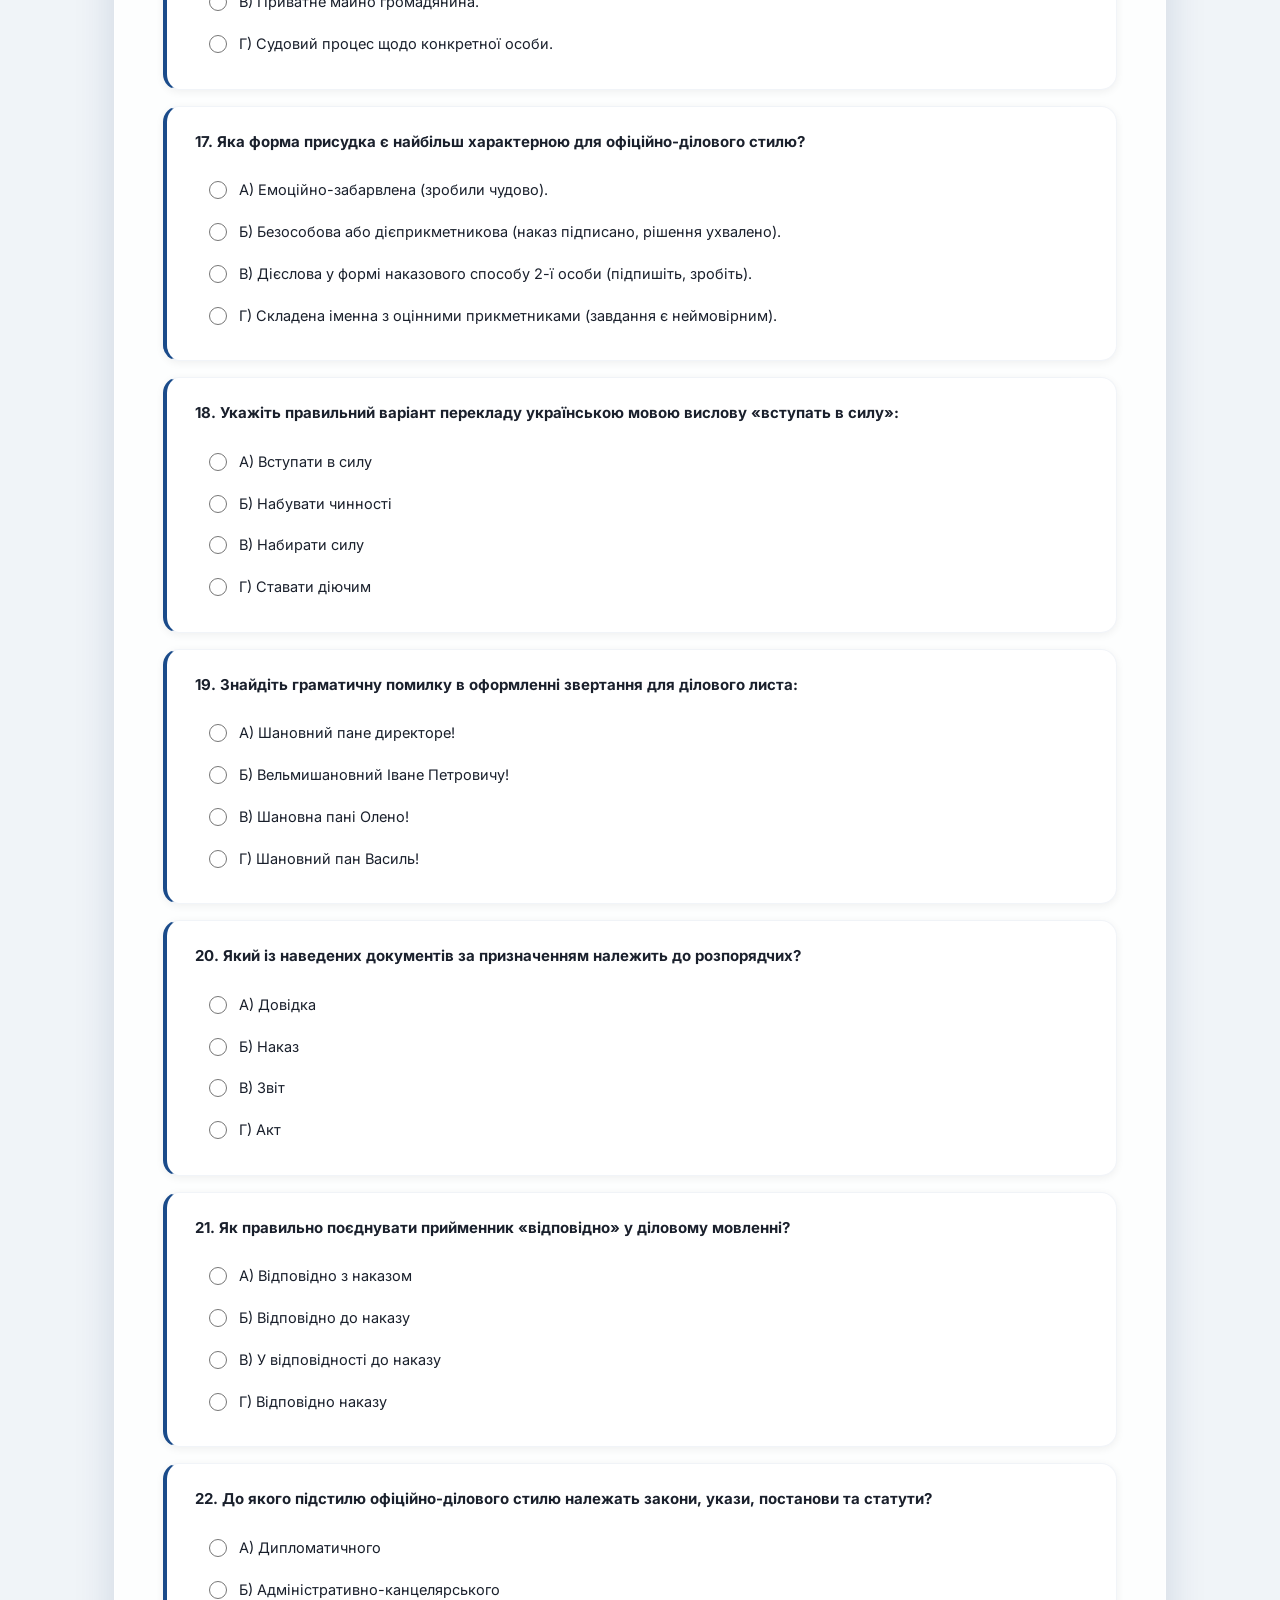
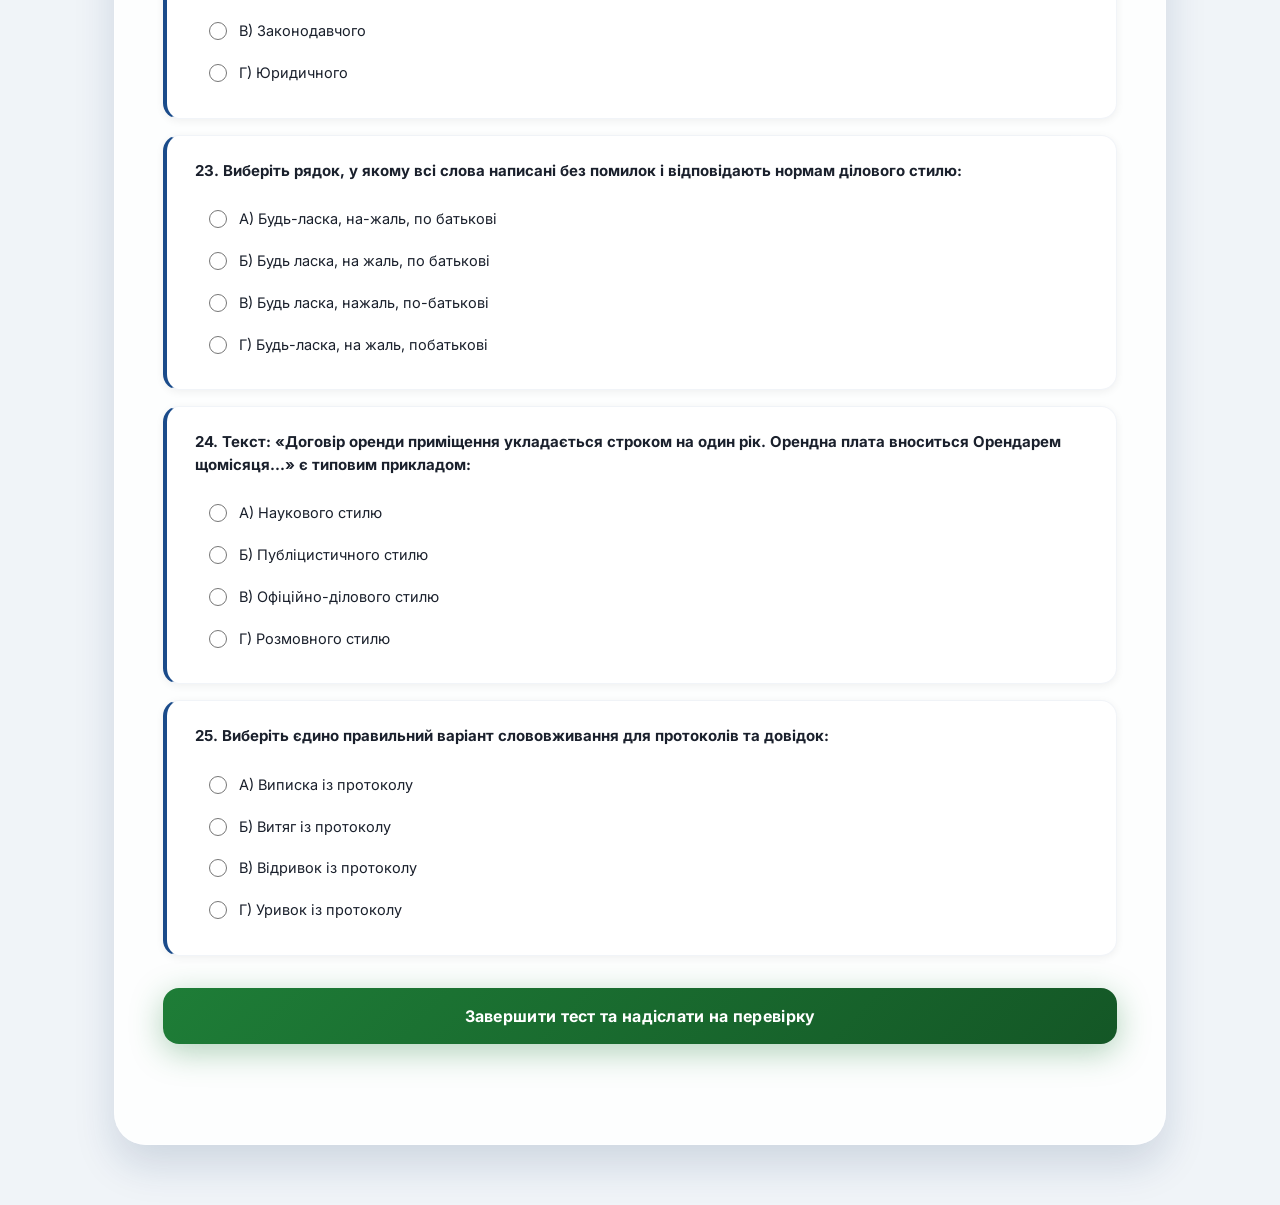
==== commit cd6fafa5: "Update test-1.html" ====
--- a/tests/test-1.html
+++ b/tests/test-1.html
@@ -331,6 +331,149 @@
             </div>
         </div>
 
+        <!-- Запитання 13 -->
+        <div class="question">
+            <p>13. Як правильно оформити дату в офіційно-діловому документі (стандартний буквено-цифровий спосіб)?</p>
+            <div class="options">
+                <label><input type="radio" name="q13" value="А"> А) 5-те жовтня 23 р.</label>
+                <label><input type="radio" name="q13" value="Б"> Б) 05 жовтня 2023 року</label>
+                <label><input type="radio" name="q13" value="В"> В) п'ятого жовтня 2023</label>
+                <label><input type="radio" name="q13" value="Г"> Г) 5.10.23</label>
+            </div>
+        </div>
+
+        <!-- Запитання 14 -->
+        <div class="question">
+            <p>14. Укажіть правильний варіант слововживання, що не містить тавтології (зайвого повторення):</p>
+            <div class="options">
+                <label><input type="radio" name="q14" value="А"> А) У травні місяці</label>
+                <label><input type="radio" name="q14" value="Б"> Б) Моя власна думка</label>
+                <label><input type="radio" name="q14" value="В"> В) Вільна вакансія</label>
+                <label><input type="radio" name="q14" value="Г"> Г) Порушити питання</label>
+            </div>
+        </div>
+
+        <!-- Запитання 15 -->
+        <div class="question">
+            <p>15. Який документ містить опис життя і діяльності людини, складений нею самостійно в хронологічному порядку?</p>
+            <div class="options">
+                <label><input type="radio" name="q15" value="А"> А) Резюме</label>
+                <label><input type="radio" name="q15" value="Б"> Б) Характеристика</label>
+                <label><input type="radio" name="q15" value="В"> В) Автобіографія</label>
+                <label><input type="radio" name="q15" value="Г"> Г) Заява</label>
+            </div>
+        </div>
+
+        <!-- Запитання 16 -->
+        <div class="question">
+            <p>16. Словосполучення «особова справа» вживається, коли йдеться про:</p>
+            <div class="options">
+                <label><input type="radio" name="q16" value="А"> А) Сукупність документів працівника або студента, що зберігаються в архіві чи відділі кадрів.</label>
+                <label><input type="radio" name="q16" value="Б"> Б) Власні інтереси та переконання людини.</label>
+                <label><input type="radio" name="q16" value="В"> В) Приватне майно громадянина.</label>
+                <label><input type="radio" name="q16" value="Г"> Г) Судовий процес щодо конкретної особи.</label>
+            </div>
+        </div>
+
+        <!-- Запитання 17 -->
+        <div class="question">
+            <p>17. Яка форма присудка є найбільш характерною для офіційно-ділового стилю?</p>
+            <div class="options">
+                <label><input type="radio" name="q17" value="А"> А) Емоційно-забарвлена (зробили чудово).</label>
+                <label><input type="radio" name="q17" value="Б"> Б) Безособова або дієприкметникова (наказ підписано, рішення ухвалено).</label>
+                <label><input type="radio" name="q17" value="В"> В) Дієслова у формі наказового способу 2-ї особи (підпишіть, зробіть).</label>
+                <label><input type="radio" name="q17" value="Г"> Г) Складена іменна з оцінними прикметниками (завдання є неймовірним).</label>
+            </div>
+        </div>
+
+        <!-- Запитання 18 -->
+        <div class="question">
+            <p>18. Укажіть правильний варіант перекладу українською мовою вислову «вступать в силу»:</p>
+            <div class="options">
+                <label><input type="radio" name="q18" value="А"> А) Вступати в силу</label>
+                <label><input type="radio" name="q18" value="Б"> Б) Набувати чинності</label>
+                <label><input type="radio" name="q18" value="В"> В) Набирати силу</label>
+                <label><input type="radio" name="q18" value="Г"> Г) Ставати діючим</label>
+            </div>
+        </div>
+
+        <!-- Запитання 19 -->
+        <div class="question">
+            <p>19. Знайдіть граматичну помилку в оформленні звертання для ділового листа:</p>
+            <div class="options">
+                <label><input type="radio" name="q19" value="А"> А) Шановний пане директоре!</label>
+                <label><input type="radio" name="q19" value="Б"> Б) Вельмишановний Іване Петровичу!</label>
+                <label><input type="radio" name="q19" value="В"> В) Шановна пані Олено!</label>
+                <label><input type="radio" name="q19" value="Г"> Г) Шановний пан Василь!</label>
+            </div>
+        </div>
+
+        <!-- Запитання 20 -->
+        <div class="question">
+            <p>20. Який із наведених документів за призначенням належить до розпорядчих?</p>
+            <div class="options">
+                <label><input type="radio" name="q20" value="А"> А) Довідка</label>
+                <label><input type="radio" name="q20" value="Б"> Б) Наказ</label>
+                <label><input type="radio" name="q20" value="В"> В) Звіт</label>
+                <label><input type="radio" name="q20" value="Г"> Г) Акт</label>
+            </div>
+        </div>
+
+        <!-- Запитання 21 -->
+        <div class="question">
+            <p>21. Як правильно поєднувати прийменник «відповідно» у діловому мовленні?</p>
+            <div class="options">
+                <label><input type="radio" name="q21" value="А"> А) Відповідно з наказом</label>
+                <label><input type="radio" name="q21" value="Б"> Б) Відповідно до наказу</label>
+                <label><input type="radio" name="q21" value="В"> В) У відповідності до наказу</label>
+                <label><input type="radio" name="q21" value="Г"> Г) Відповідно наказу</label>
+            </div>
+        </div>
+
+        <!-- Запитання 22 -->
+        <div class="question">
+            <p>22. До якого підстилю офіційно-ділового стилю належать закони, укази, постанови та статути?</p>
+            <div class="options">
+                <label><input type="radio" name="q22" value="А"> А) Дипломатичного</label>
+                <label><input type="radio" name="q22" value="Б"> Б) Адміністративно-канцелярського</label>
+                <label><input type="radio" name="q22" value="В"> В) Законодавчого</label>
+                <label><input type="radio" name="q22" value="Г"> Г) Юридичного</label>
+            </div>
+        </div>
+
+        <!-- Запитання 23 -->
+        <div class="question">
+            <p>23. Виберіть рядок, у якому всі слова написані без помилок і відповідають нормам ділового стилю:</p>
+            <div class="options">
+                <label><input type="radio" name="q23" value="А"> А) Будь-ласка, на-жаль, по батькові</label>
+                <label><input type="radio" name="q23" value="Б"> Б) Будь ласка, на жаль, по батькові</label>
+                <label><input type="radio" name="q23" value="В"> В) Будь ласка, нажаль, по-батькові</label>
+                <label><input type="radio" name="q23" value="Г"> Г) Будь-ласка, на жаль, побатькові</label>
+            </div>
+        </div>
+
+        <!-- Запитання 24 -->
+        <div class="question">
+            <p>24. Текст: «Договір оренди приміщення укладається строком на один рік. Орендна плата вноситься Орендарем щомісяця...» є типовим прикладом:</p>
+            <div class="options">
+                <label><input type="radio" name="q24" value="А"> А) Наукового стилю</label>
+                <label><input type="radio" name="q24" value="Б"> Б) Публіцистичного стилю</label>
+                <label><input type="radio" name="q24" value="В"> В) Офіційно-ділового стилю</label>
+                <label><input type="radio" name="q24" value="Г"> Г) Розмовного стилю</label>
+            </div>
+        </div>
+
+        <!-- Запитання 25 -->
+        <div class="question">
+            <p>25. Виберіть єдино правильний варіант слововживання для протоколів та довідок:</p>
+            <div class="options">
+                <label><input type="radio" name="q25" value="А"> А) Виписка із протоколу</label>
+                <label><input type="radio" name="q25" value="Б"> Б) Витяг із протоколу</label>
+                <label><input type="radio" name="q25" value="В"> В) Відривок із протоколу</label>
+                <label><input type="radio" name="q25" value="Г"> Г) Уривок із протоколу</label>
+            </div>
+        </div>
+
         <button type="button" class="btn" id="submitBtn" onclick="checkTest()">Завершити тест та надіслати на перевірку</button>
     </form>
 
@@ -439,7 +582,11 @@
     const correctAnswers = {
         q1: "А", q2: "В", q3: "Б", q4: "Б",
         q5: "Б", q6: "Б", q7: "А", q8: "В",
-        q9: "Б", q10: "В", q11: "В", q12: "В"
+        q9: "Б", q10: "В", q11: "В", q12: "В",
+        q13: "Б", q14: "Г", q15: "В", q16: "А",
+        q17: "Б", q18: "Б", q19: "Г", q20: "Б",
+        q21: "Б", q22: "В", q23: "Б", q24: "В",
+        q25: "Б"
     };
 
     let testSubmitted = false;
@@ -475,9 +622,9 @@
         const statusDiv = document.getElementById('sendStatus');
         
         let gradeText = "";
-        if (score === 12) gradeText = "Відмінно!";
-        else if (score >= 9) gradeText = "Добре!";
-        else if (score >= 6) gradeText = "Задовільно.";
+        if (score >= 23) gradeText = "Відмінно!";
+        else if (score >= 18) gradeText = "Добре!";
+        else if (score >= 13) gradeText = "Задовільно.";
         else gradeText = "Потребує доопрацювання.";
 
         // Заблокувати кнопку та зафіксувати відправку
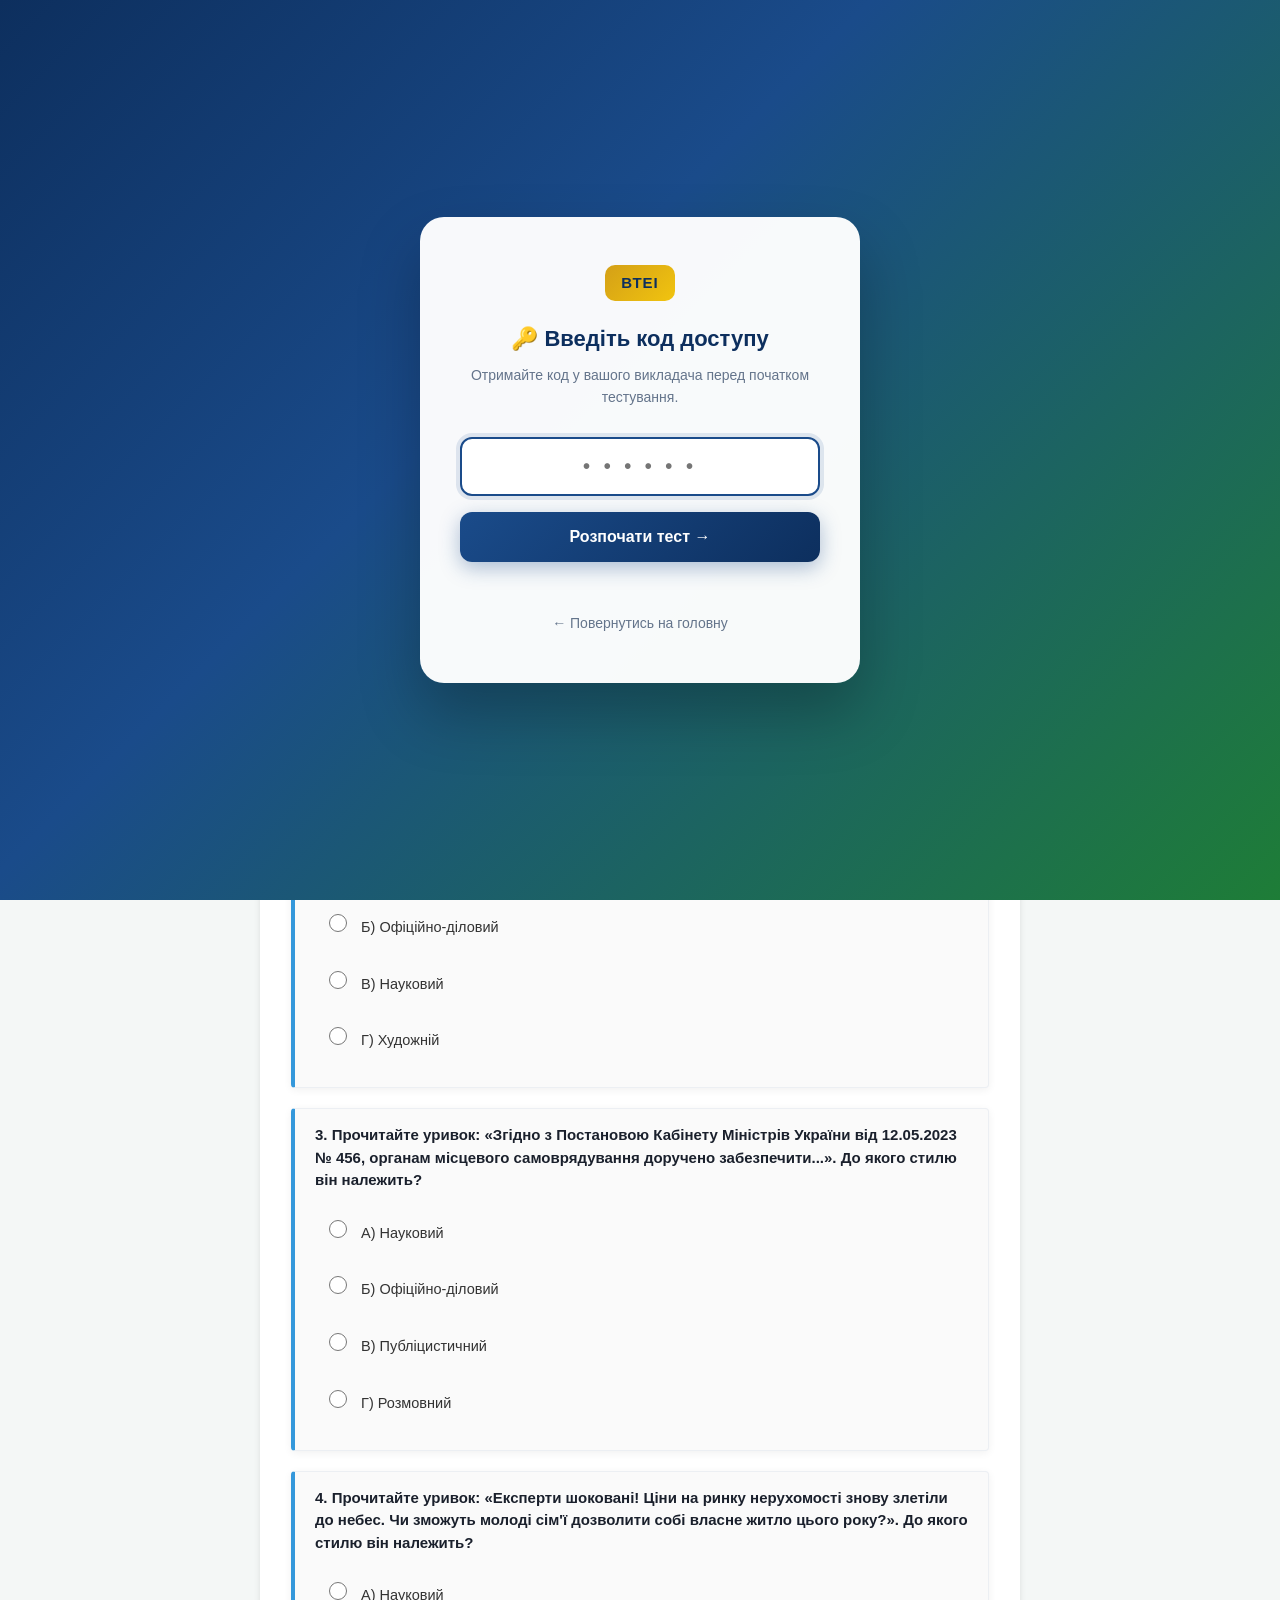
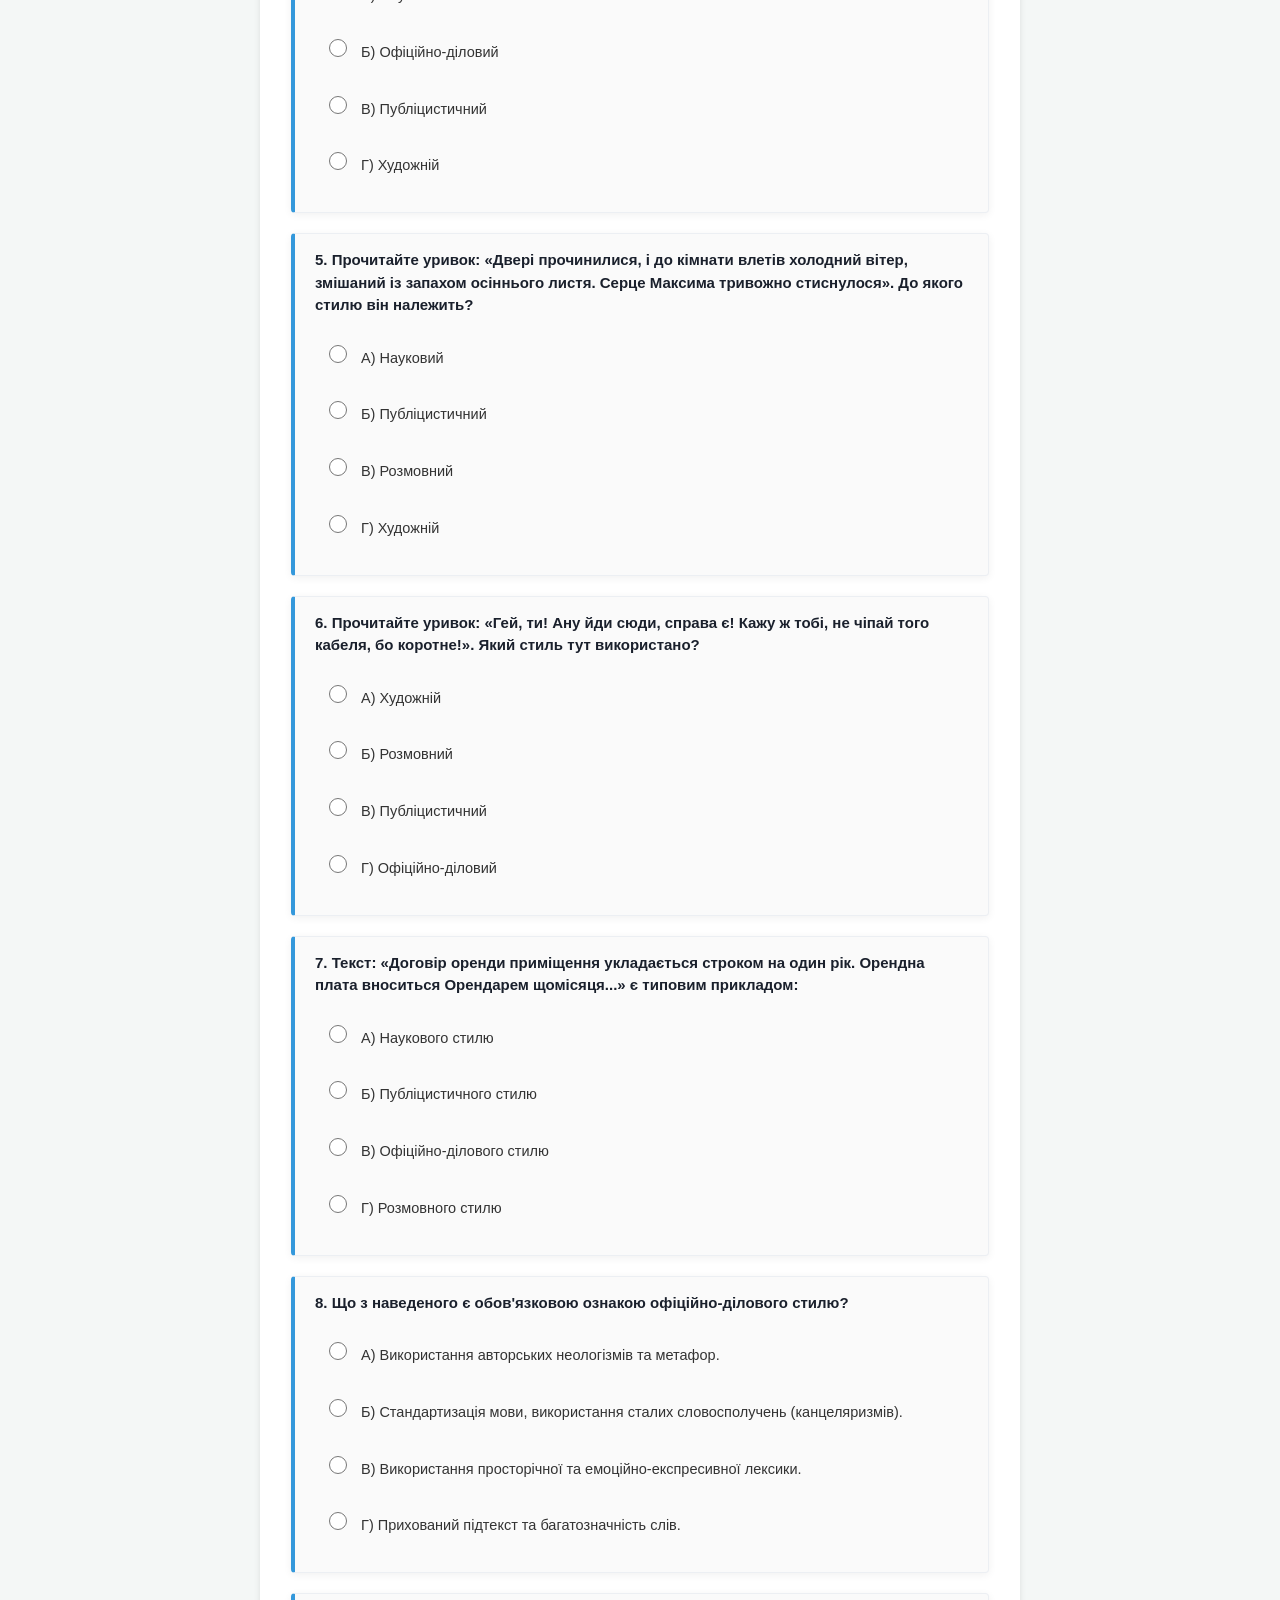
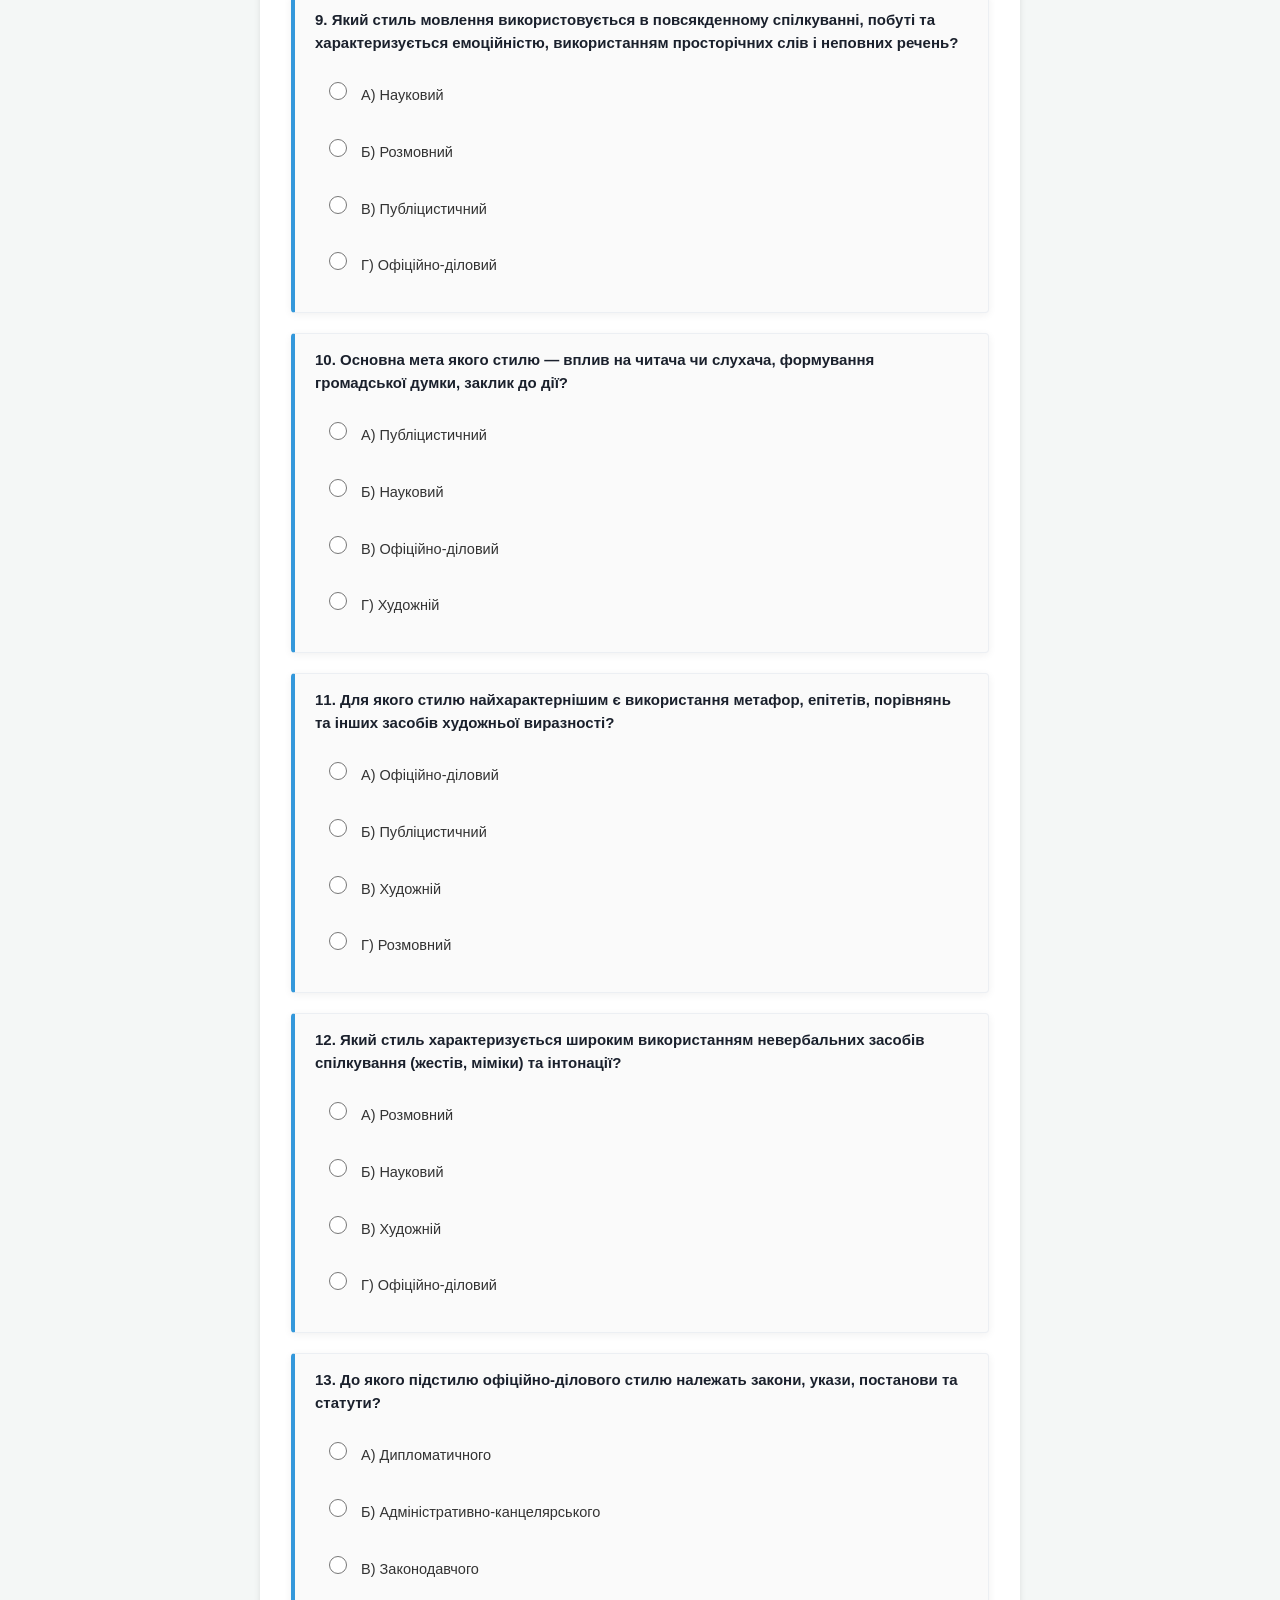
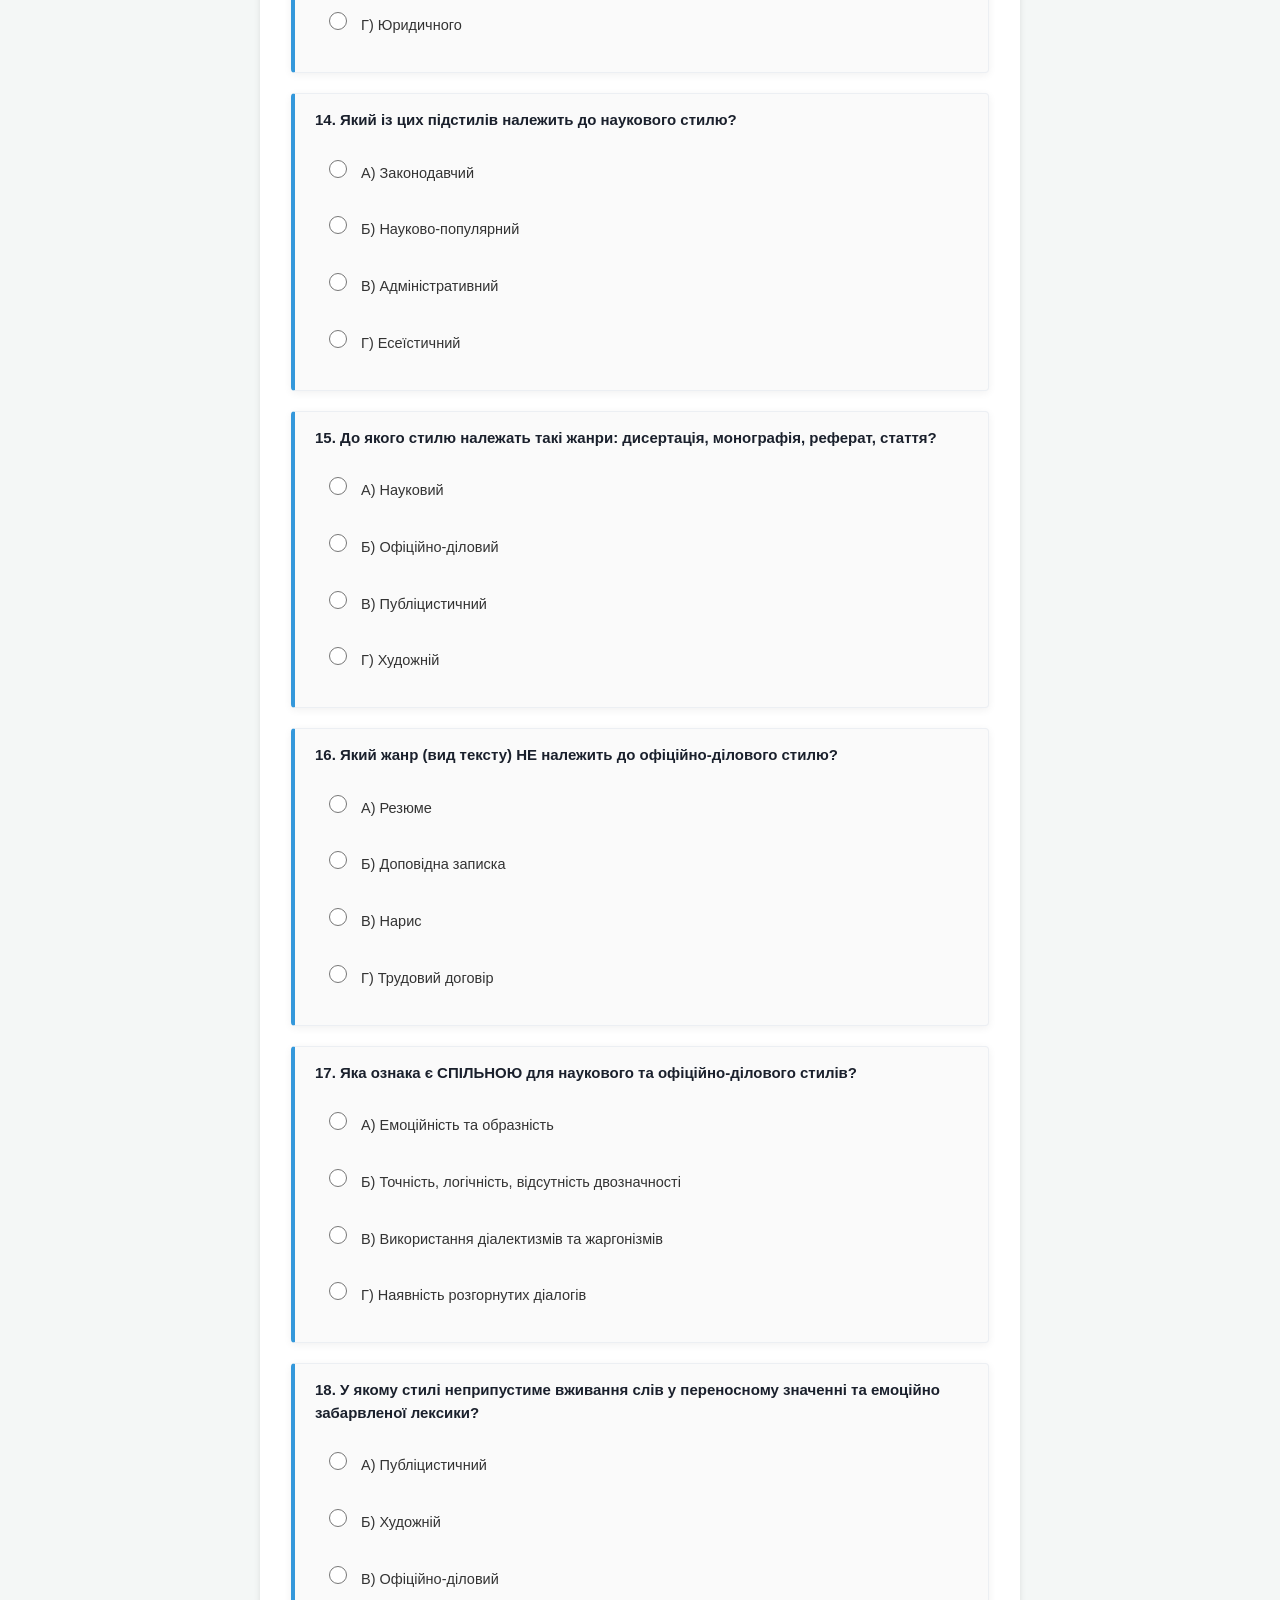
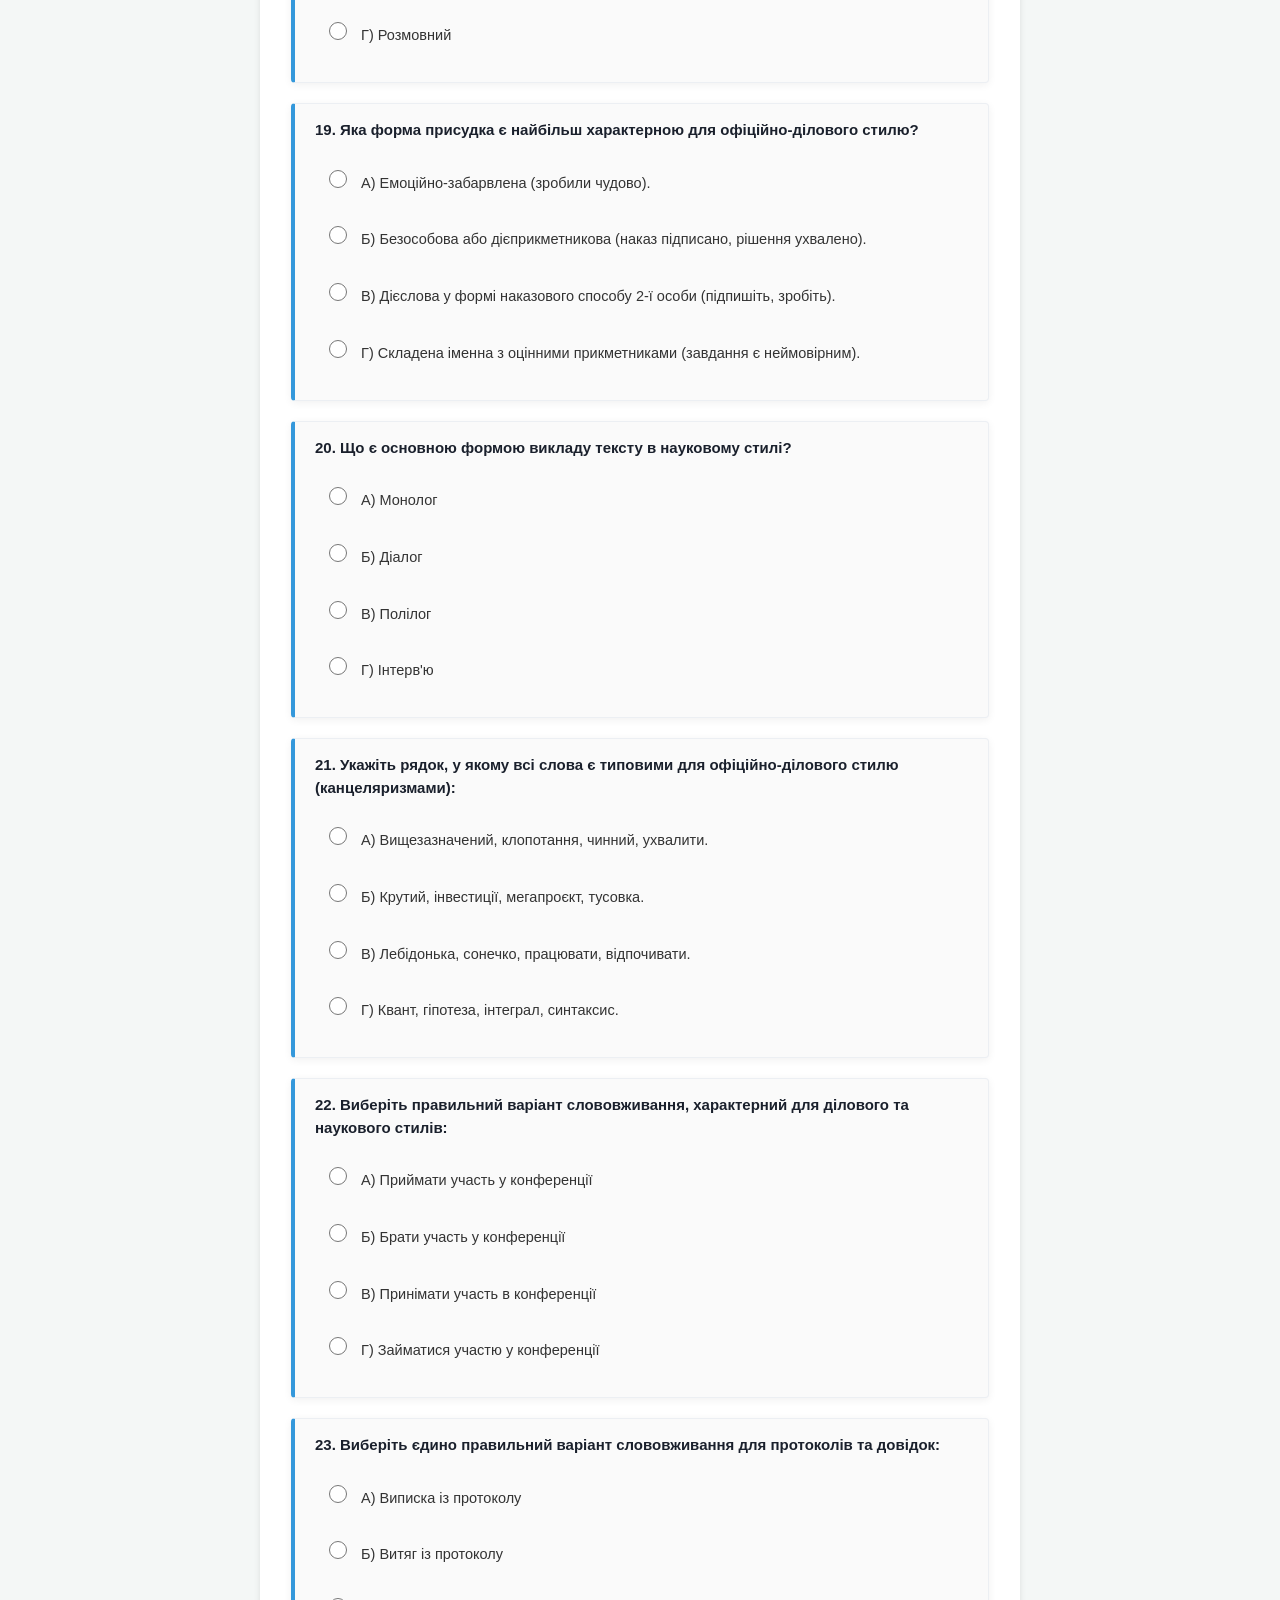
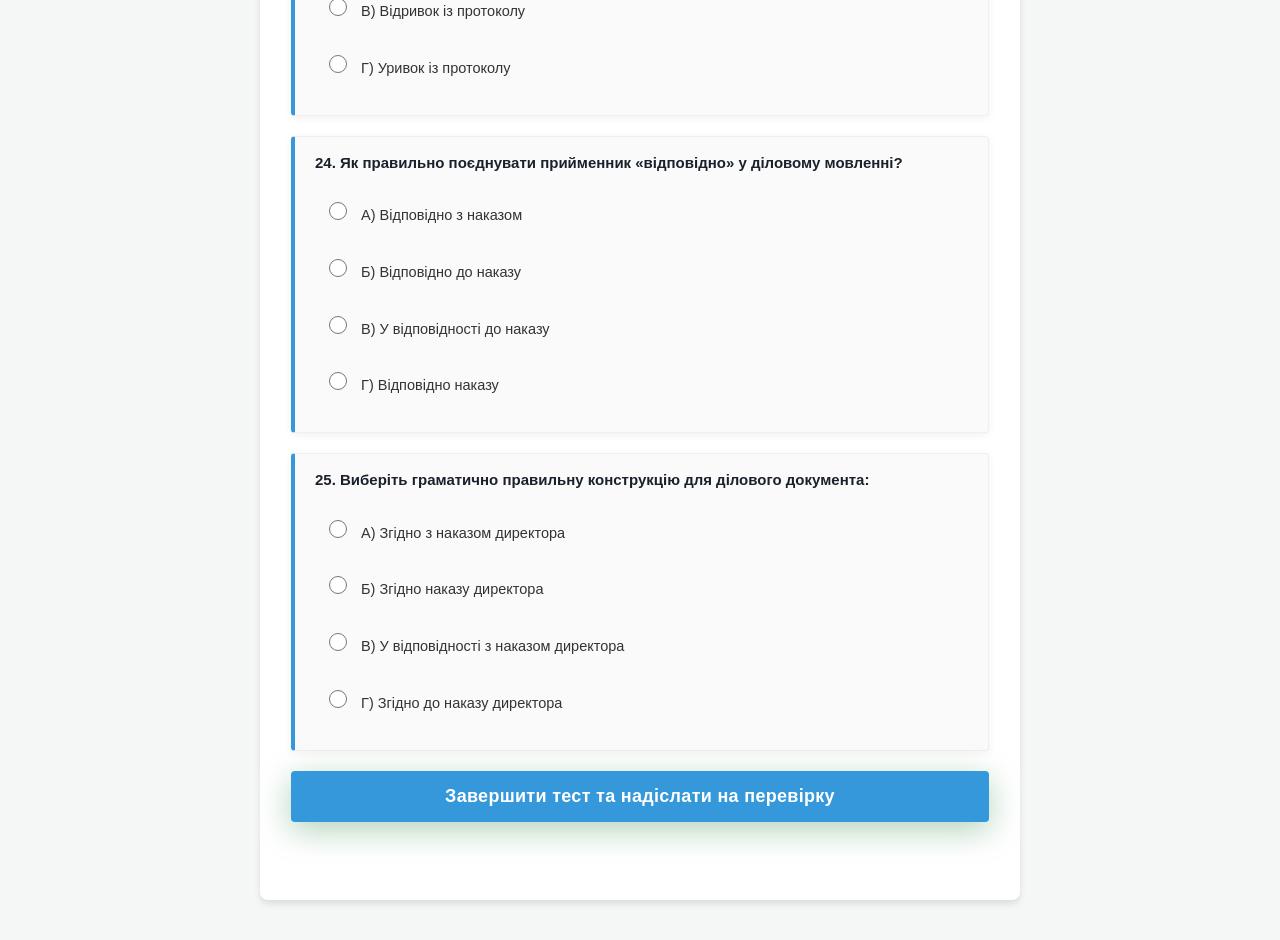
==== commit 6909dacf: "Update test-1.html" ====
--- a/tests/test-1.html
+++ b/tests/test-1.html
@@ -153,20 +153,30 @@
             font-size: 15px;
             line-height: 1.6;
         }
+        /* Стилі для форми тесту */
+        body { font-family: 'Segoe UI', Tahoma, Geneva, Verdana, sans-serif; background-color: #f4f7f6; color: #333; line-height: 1.6; margin: 0; padding: 0; }
+        .main-container { max-width: 800px; margin: 40px auto; padding: 0 20px; }
+        .glass-panel { background: #fff; padding: 30px; border-radius: 8px; box-shadow: 0 4px 6px rgba(0,0,0,0.1); }
+        .test-page-header h1 { text-align: center; color: #2c3e50; font-size: 24px; margin-bottom: 5px; }
+        .test-page-header h2 { text-align: center; color: #2c3e50; font-size: 18px; font-weight: normal; margin-top: 0; margin-bottom: 30px; }
+        .student-info { display: flex; justify-content: space-between; margin-bottom: 30px; gap: 20px; }
+        .student-info div { flex: 1; }
+        .student-info input { width: 100%; padding: 10px; margin-top: 5px; border: 1px solid #ccc; border-radius: 4px; box-sizing: border-box;}
+        .question { background: #fafafa; border-left: 4px solid #3498db; padding: 15px 20px; margin-bottom: 20px; border-radius: 4px; }
+        .question p { font-weight: bold; margin-top: 0; }
+        .options label { display: block; margin-bottom: 10px; cursor: pointer; }
+        .options input[type="radio"] { margin-right: 10px; }
+        #submitBtn { display: block; width: 100%; padding: 15px; background: #3498db; color: #fff; border: none; border-radius: 4px; font-size: 18px; cursor: pointer; transition: background 0.3s; margin-top: 20px;}
+        #submitBtn:hover:not(:disabled) { background: #2980b9; }
+        #submitBtn:disabled { background: #95a5a6; cursor: not-allowed; }
+        #result { margin-top: 30px; padding: 20px; background: #e8f8f5; border: 1px solid #1abc9c; border-radius: 4px; text-align: center; font-size: 20px; font-weight: bold; display: none; }
+        #sendStatus { text-align: center; margin-top: 15px; font-weight: bold; }
+        .status-sending { color: #f39c12; }
+        .status-ok { color: #27ae60; }
+        .status-error { color: #e74c3c; }
     </style>
 </head>
 <body>
-
-<header>
-    <div class="header-content">
-        <a href="../index.html" class="header-logo">
-            <span>ВТЕІ</span> Онлайн-тестування
-        </a>
-        <nav class="header-nav">
-            <a href="../index.html">← Назад до всіх тестів</a>
-        </nav>
-    </div>
-</header>
 
 <!-- OVERLAY: перевірка коду доступу -->
 <div id="overlay">
@@ -184,7 +194,7 @@
 <div class="glass-panel">
     <div class="test-page-header">
         <h1>ТЕСТОВІ ЗАВДАННЯ</h1>
-        <h2>з дисципліни «Українська мова за професійним спрямуванням»<br>Тема: Функціональні стилі мовлення. Офіційно-діловий стиль</h2>
+        <h2>з дисципліни «Українська мова за професійним спрямуванням»<br>Тема: Функціональні стилі мовлення</h2>
     </div>
 
     <div class="student-info">
@@ -212,7 +222,7 @@
 
         <!-- Запитання 2 -->
         <div class="question">
-            <p>2. Який стиль мовлення характеризується наявністю термінів, складних синтаксичних конструкцій, об'єктивністю та повною відсутністю емоційного забарвлення?</p>
+            <p>2. Який стиль мовлення характеризується наявністю термінів, логічністю, об’єктивністю та повною відсутністю емоційного забарвлення?</p>
             <div class="options">
                 <label><input type="radio" name="q2" value="А"> А) Публіцистичний</label>
                 <label><input type="radio" name="q2" value="Б"> Б) Офіційно-діловий</label>
@@ -234,243 +244,243 @@
 
         <!-- Запитання 4 -->
         <div class="question">
-            <p>4. Виберіть правильний варіант слововживання, характерний для ділового мовлення:</p>
-            <div class="options">
-                <label><input type="radio" name="q4" value="А"> А) Приймати участь у конференції</label>
-                <label><input type="radio" name="q4" value="Б"> Б) Брати участь у конференції</label>
-                <label><input type="radio" name="q4" value="В"> В) Принімати участь в конференції</label>
-                <label><input type="radio" name="q4" value="Г"> Г) Займатися участю у конференції</label>
+            <p>4. Прочитайте уривок: «Експерти шоковані! Ціни на ринку нерухомості знову злетіли до небес. Чи зможуть молоді сім'ї дозволити собі власне житло цього року?». До якого стилю він належить?</p>
+            <div class="options">
+                <label><input type="radio" name="q4" value="А"> А) Науковий</label>
+                <label><input type="radio" name="q4" value="Б"> Б) Офіційно-діловий</label>
+                <label><input type="radio" name="q4" value="В"> В) Публіцистичний</label>
+                <label><input type="radio" name="q4" value="Г"> Г) Художній</label>
             </div>
         </div>
 
         <!-- Запитання 5 -->
         <div class="question">
-            <p>5. Що з наведеного є обов'язковою ознакою офіційно-ділового стилю?</p>
-            <div class="options">
-                <label><input type="radio" name="q5" value="А"> А) Використання авторських неологізмів та метафор.</label>
-                <label><input type="radio" name="q5" value="Б"> Б) Стандартизація мови, використання сталих словосполучень (канцеляризмів, штампів).</label>
-                <label><input type="radio" name="q5" value="В"> В) Використання просторічної та емоційно-експресивної лексики.</label>
-                <label><input type="radio" name="q5" value="Г"> Г) Прихований підтекст та багатозначність слів.</label>
+            <p>5. Прочитайте уривок: «Двері прочинилися, і до кімнати влетів холодний вітер, змішаний із запахом осіннього листя. Серце Максима тривожно стиснулося». До якого стилю він належить?</p>
+            <div class="options">
+                <label><input type="radio" name="q5" value="А"> А) Науковий</label>
+                <label><input type="radio" name="q5" value="Б"> Б) Публіцистичний</label>
+                <label><input type="radio" name="q5" value="В"> В) Розмовний</label>
+                <label><input type="radio" name="q5" value="Г"> Г) Художній</label>
             </div>
         </div>
 
         <!-- Запитання 6 -->
         <div class="question">
-            <p>6. Виберіть граматично правильну конструкцію для ділового документа:</p>
-            <div class="options">
-                <label><input type="radio" name="q6" value="А"> А) Згідно наказу директора</label>
-                <label><input type="radio" name="q6" value="Б"> Б) Відповідно до наказу директора</label>
-                <label><input type="radio" name="q6" value="В"> В) У відповідності з наказом директора</label>
-                <label><input type="radio" name="q6" value="Г"> Г) Згідно до наказу директора</label>
+            <p>6. Прочитайте уривок: «Гей, ти! Ану йди сюди, справа є! Кажу ж тобі, не чіпай того кабеля, бо коротне!». Який стиль тут використано?</p>
+            <div class="options">
+                <label><input type="radio" name="q6" value="А"> А) Художній</label>
+                <label><input type="radio" name="q6" value="Б"> Б) Розмовний</label>
+                <label><input type="radio" name="q6" value="В"> В) Публіцистичний</label>
+                <label><input type="radio" name="q6" value="Г"> Г) Офіційно-діловий</label>
             </div>
         </div>
 
         <!-- Запитання 7 -->
         <div class="question">
-            <p>7. Укажіть рядок, у якому всі слова є типовими для офіційно-ділового стилю (канцеляризмами):</p>
-            <div class="options">
-                <label><input type="radio" name="q7" value="А"> А) Вищезазначений, клопотання, чинний, ухвалити.</label>
-                <label><input type="radio" name="q7" value="Б"> Б) Крутий, інвестиції, мегапроєкт, тусовка.</label>
-                <label><input type="radio" name="q7" value="В"> В) Лебідонька, сонечко, працювати, відпочивати.</label>
-                <label><input type="radio" name="q7" value="Г"> Г) Квант, гіпотеза, інтеграл, синтаксис.</label>
+            <p>7. Текст: «Договір оренди приміщення укладається строком на один рік. Орендна плата вноситься Орендарем щомісяця...» є типовим прикладом:</p>
+            <div class="options">
+                <label><input type="radio" name="q7" value="А"> А) Наукового стилю</label>
+                <label><input type="radio" name="q7" value="Б"> Б) Публіцистичного стилю</label>
+                <label><input type="radio" name="q7" value="В"> В) Офіційно-ділового стилю</label>
+                <label><input type="radio" name="q7" value="Г"> Г) Розмовного стилю</label>
             </div>
         </div>
 
         <!-- Запитання 8 -->
         <div class="question">
-            <p>8. Прочитайте уривок: «Експерти шоковані! Ціни на ринку нерухомості знову злетіли до небес. Чи зможуть молоді сім'ї дозволити собі власне житло цього року?». До якого стилю він належить?</p>
-            <div class="options">
-                <label><input type="radio" name="q8" value="А"> А) Науковий</label>
-                <label><input type="radio" name="q8" value="Б"> Б) Офіційно-діловий</label>
-                <label><input type="radio" name="q8" value="В"> В) Публіцистичний</label>
-                <label><input type="radio" name="q8" value="Г"> Г) Художній</label>
+            <p>8. Що з наведеного є обов'язковою ознакою офіційно-ділового стилю?</p>
+            <div class="options">
+                <label><input type="radio" name="q8" value="А"> А) Використання авторських неологізмів та метафор.</label>
+                <label><input type="radio" name="q8" value="Б"> Б) Стандартизація мови, використання сталих словосполучень (канцеляризмів).</label>
+                <label><input type="radio" name="q8" value="В"> В) Використання просторічної та емоційно-експресивної лексики.</label>
+                <label><input type="radio" name="q8" value="Г"> Г) Прихований підтекст та багатозначність слів.</label>
             </div>
         </div>
 
         <!-- Запитання 9 -->
         <div class="question">
-            <p>9. Знайдіть правильний відповідник до російського вислову «действующий закон»:</p>
-            <div class="options">
-                <label><input type="radio" name="q9" value="А"> А) Діючий закон</label>
-                <label><input type="radio" name="q9" value="Б"> Б) Чинний закон</label>
-                <label><input type="radio" name="q9" value="В"> В) Працюючий закон</label>
-                <label><input type="radio" name="q9" value="Г"> Г) Актуальний закон</label>
+            <p>9. Який стиль мовлення використовується в повсякденному спілкуванні, побуті та характеризується емоційністю, використанням просторічних слів і неповних речень?</p>
+            <div class="options">
+                <label><input type="radio" name="q9" value="А"> А) Науковий</label>
+                <label><input type="radio" name="q9" value="Б"> Б) Розмовний</label>
+                <label><input type="radio" name="q9" value="В"> В) Публіцистичний</label>
+                <label><input type="radio" name="q9" value="Г"> Г) Офіційно-діловий</label>
             </div>
         </div>
 
         <!-- Запитання 10 -->
         <div class="question">
-            <p>10. Елемент документа (назва, дата, підпис, текст, адресат), що забезпечує його юридичну силу, називається:</p>
-            <div class="options">
-                <label><input type="radio" name="q10" value="А"> А) Штамп</label>
-                <label><input type="radio" name="q10" value="Б"> Б) Бланк</label>
-                <label><input type="radio" name="q10" value="В"> В) Реквізит</label>
-                <label><input type="radio" name="q10" value="Г"> Г) Формуляр</label>
+            <p>10. Основна мета якого стилю — вплив на читача чи слухача, формування громадської думки, заклик до дії?</p>
+            <div class="options">
+                <label><input type="radio" name="q10" value="А"> А) Публіцистичний</label>
+                <label><input type="radio" name="q10" value="Б"> Б) Науковий</label>
+                <label><input type="radio" name="q10" value="В"> В) Офіційно-діловий</label>
+                <label><input type="radio" name="q10" value="Г"> Г) Художній</label>
             </div>
         </div>
 
         <!-- Запитання 11 -->
         <div class="question">
-            <p>11. Який жанр (вид документа) НЕ належить до офіційно-ділового стилю?</p>
-            <div class="options">
-                <label><input type="radio" name="q11" value="А"> А) Резюме</label>
-                <label><input type="radio" name="q11" value="Б"> Б) Доповідна записка</label>
-                <label><input type="radio" name="q11" value="В"> В) Нарис</label>
-                <label><input type="radio" name="q11" value="Г"> Г) Трудовий договір</label>
+            <p>11. Для якого стилю найхарактернішим є використання метафор, епітетів, порівнянь та інших засобів художньої виразності?</p>
+            <div class="options">
+                <label><input type="radio" name="q11" value="А"> А) Офіційно-діловий</label>
+                <label><input type="radio" name="q11" value="Б"> Б) Публіцистичний</label>
+                <label><input type="radio" name="q11" value="В"> В) Художній</label>
+                <label><input type="radio" name="q11" value="Г"> Г) Розмовний</label>
             </div>
         </div>
 
         <!-- Запитання 12 -->
         <div class="question">
-            <p>12. Як правильно перекласти українською мовою словосполучення «проводить мероприятия»?</p>
-            <div class="options">
-                <label><input type="radio" name="q12" value="А"> А) Проводити міроприємства</label>
-                <label><input type="radio" name="q12" value="Б"> Б) Робити міроприємства</label>
-                <label><input type="radio" name="q12" value="В"> В) Проводити заходи</label>
-                <label><input type="radio" name="q12" value="Г"> Г) Влаштовувати заходи</label>
+            <p>12. Який стиль характеризується широким використанням невербальних засобів спілкування (жестів, міміки) та інтонації?</p>
+            <div class="options">
+                <label><input type="radio" name="q12" value="А"> А) Розмовний</label>
+                <label><input type="radio" name="q12" value="Б"> Б) Науковий</label>
+                <label><input type="radio" name="q12" value="В"> В) Художній</label>
+                <label><input type="radio" name="q12" value="Г"> Г) Офіційно-діловий</label>
             </div>
         </div>
 
         <!-- Запитання 13 -->
         <div class="question">
-            <p>13. Як правильно оформити дату в офіційно-діловому документі (стандартний буквено-цифровий спосіб)?</p>
-            <div class="options">
-                <label><input type="radio" name="q13" value="А"> А) 5-те жовтня 23 р.</label>
-                <label><input type="radio" name="q13" value="Б"> Б) 05 жовтня 2023 року</label>
-                <label><input type="radio" name="q13" value="В"> В) п'ятого жовтня 2023</label>
-                <label><input type="radio" name="q13" value="Г"> Г) 5.10.23</label>
+            <p>13. До якого підстилю офіційно-ділового стилю належать закони, укази, постанови та статути?</p>
+            <div class="options">
+                <label><input type="radio" name="q13" value="А"> А) Дипломатичного</label>
+                <label><input type="radio" name="q13" value="Б"> Б) Адміністративно-канцелярського</label>
+                <label><input type="radio" name="q13" value="В"> В) Законодавчого</label>
+                <label><input type="radio" name="q13" value="Г"> Г) Юридичного</label>
             </div>
         </div>
 
         <!-- Запитання 14 -->
         <div class="question">
-            <p>14. Укажіть правильний варіант слововживання, що не містить тавтології (зайвого повторення):</p>
-            <div class="options">
-                <label><input type="radio" name="q14" value="А"> А) У травні місяці</label>
-                <label><input type="radio" name="q14" value="Б"> Б) Моя власна думка</label>
-                <label><input type="radio" name="q14" value="В"> В) Вільна вакансія</label>
-                <label><input type="radio" name="q14" value="Г"> Г) Порушити питання</label>
+            <p>14. Який із цих підстилів належить до наукового стилю?</p>
+            <div class="options">
+                <label><input type="radio" name="q14" value="А"> А) Законодавчий</label>
+                <label><input type="radio" name="q14" value="Б"> Б) Науково-популярний</label>
+                <label><input type="radio" name="q14" value="В"> В) Адміністративний</label>
+                <label><input type="radio" name="q14" value="Г"> Г) Есеїстичний</label>
             </div>
         </div>
 
         <!-- Запитання 15 -->
         <div class="question">
-            <p>15. Який документ містить опис життя і діяльності людини, складений нею самостійно в хронологічному порядку?</p>
-            <div class="options">
-                <label><input type="radio" name="q15" value="А"> А) Резюме</label>
-                <label><input type="radio" name="q15" value="Б"> Б) Характеристика</label>
-                <label><input type="radio" name="q15" value="В"> В) Автобіографія</label>
-                <label><input type="radio" name="q15" value="Г"> Г) Заява</label>
+            <p>15. До якого стилю належать такі жанри: дисертація, монографія, реферат, стаття?</p>
+            <div class="options">
+                <label><input type="radio" name="q15" value="А"> А) Науковий</label>
+                <label><input type="radio" name="q15" value="Б"> Б) Офіційно-діловий</label>
+                <label><input type="radio" name="q15" value="В"> В) Публіцистичний</label>
+                <label><input type="radio" name="q15" value="Г"> Г) Художній</label>
             </div>
         </div>
 
         <!-- Запитання 16 -->
         <div class="question">
-            <p>16. Словосполучення «особова справа» вживається, коли йдеться про:</p>
-            <div class="options">
-                <label><input type="radio" name="q16" value="А"> А) Сукупність документів працівника або студента, що зберігаються в архіві чи відділі кадрів.</label>
-                <label><input type="radio" name="q16" value="Б"> Б) Власні інтереси та переконання людини.</label>
-                <label><input type="radio" name="q16" value="В"> В) Приватне майно громадянина.</label>
-                <label><input type="radio" name="q16" value="Г"> Г) Судовий процес щодо конкретної особи.</label>
+            <p>16. Який жанр (вид тексту) НЕ належить до офіційно-ділового стилю?</p>
+            <div class="options">
+                <label><input type="radio" name="q16" value="А"> А) Резюме</label>
+                <label><input type="radio" name="q16" value="Б"> Б) Доповідна записка</label>
+                <label><input type="radio" name="q16" value="В"> В) Нарис</label>
+                <label><input type="radio" name="q16" value="Г"> Г) Трудовий договір</label>
             </div>
         </div>
 
         <!-- Запитання 17 -->
         <div class="question">
-            <p>17. Яка форма присудка є найбільш характерною для офіційно-ділового стилю?</p>
-            <div class="options">
-                <label><input type="radio" name="q17" value="А"> А) Емоційно-забарвлена (зробили чудово).</label>
-                <label><input type="radio" name="q17" value="Б"> Б) Безособова або дієприкметникова (наказ підписано, рішення ухвалено).</label>
-                <label><input type="radio" name="q17" value="В"> В) Дієслова у формі наказового способу 2-ї особи (підпишіть, зробіть).</label>
-                <label><input type="radio" name="q17" value="Г"> Г) Складена іменна з оцінними прикметниками (завдання є неймовірним).</label>
+            <p>17. Яка ознака є СПІЛЬНОЮ для наукового та офіційно-ділового стилів?</p>
+            <div class="options">
+                <label><input type="radio" name="q17" value="А"> А) Емоційність та образність</label>
+                <label><input type="radio" name="q17" value="Б"> Б) Точність, логічність, відсутність двозначності</label>
+                <label><input type="radio" name="q17" value="В"> В) Використання діалектизмів та жаргонізмів</label>
+                <label><input type="radio" name="q17" value="Г"> Г) Наявність розгорнутих діалогів</label>
             </div>
         </div>
 
         <!-- Запитання 18 -->
         <div class="question">
-            <p>18. Укажіть правильний варіант перекладу українською мовою вислову «вступать в силу»:</p>
-            <div class="options">
-                <label><input type="radio" name="q18" value="А"> А) Вступати в силу</label>
-                <label><input type="radio" name="q18" value="Б"> Б) Набувати чинності</label>
-                <label><input type="radio" name="q18" value="В"> В) Набирати силу</label>
-                <label><input type="radio" name="q18" value="Г"> Г) Ставати діючим</label>
+            <p>18. У якому стилі неприпустиме вживання слів у переносному значенні та емоційно забарвленої лексики?</p>
+            <div class="options">
+                <label><input type="radio" name="q18" value="А"> А) Публіцистичний</label>
+                <label><input type="radio" name="q18" value="Б"> Б) Художній</label>
+                <label><input type="radio" name="q18" value="В"> В) Офіційно-діловий</label>
+                <label><input type="radio" name="q18" value="Г"> Г) Розмовний</label>
             </div>
         </div>
 
         <!-- Запитання 19 -->
         <div class="question">
-            <p>19. Знайдіть граматичну помилку в оформленні звертання для ділового листа:</p>
-            <div class="options">
-                <label><input type="radio" name="q19" value="А"> А) Шановний пане директоре!</label>
-                <label><input type="radio" name="q19" value="Б"> Б) Вельмишановний Іване Петровичу!</label>
-                <label><input type="radio" name="q19" value="В"> В) Шановна пані Олено!</label>
-                <label><input type="radio" name="q19" value="Г"> Г) Шановний пан Василь!</label>
+            <p>19. Яка форма присудка є найбільш характерною для офіційно-ділового стилю?</p>
+            <div class="options">
+                <label><input type="radio" name="q19" value="А"> А) Емоційно-забарвлена (зробили чудово).</label>
+                <label><input type="radio" name="q19" value="Б"> Б) Безособова або дієприкметникова (наказ підписано, рішення ухвалено).</label>
+                <label><input type="radio" name="q19" value="В"> В) Дієслова у формі наказового способу 2-ї особи (підпишіть, зробіть).</label>
+                <label><input type="radio" name="q19" value="Г"> Г) Складена іменна з оцінними прикметниками (завдання є неймовірним).</label>
             </div>
         </div>
 
         <!-- Запитання 20 -->
         <div class="question">
-            <p>20. Який із наведених документів за призначенням належить до розпорядчих?</p>
-            <div class="options">
-                <label><input type="radio" name="q20" value="А"> А) Довідка</label>
-                <label><input type="radio" name="q20" value="Б"> Б) Наказ</label>
-                <label><input type="radio" name="q20" value="В"> В) Звіт</label>
-                <label><input type="radio" name="q20" value="Г"> Г) Акт</label>
+            <p>20. Що є основною формою викладу тексту в науковому стилі?</p>
+            <div class="options">
+                <label><input type="radio" name="q20" value="А"> А) Монолог</label>
+                <label><input type="radio" name="q20" value="Б"> Б) Діалог</label>
+                <label><input type="radio" name="q20" value="В"> В) Полілог</label>
+                <label><input type="radio" name="q20" value="Г"> Г) Інтерв'ю</label>
             </div>
         </div>
 
         <!-- Запитання 21 -->
         <div class="question">
-            <p>21. Як правильно поєднувати прийменник «відповідно» у діловому мовленні?</p>
-            <div class="options">
-                <label><input type="radio" name="q21" value="А"> А) Відповідно з наказом</label>
-                <label><input type="radio" name="q21" value="Б"> Б) Відповідно до наказу</label>
-                <label><input type="radio" name="q21" value="В"> В) У відповідності до наказу</label>
-                <label><input type="radio" name="q21" value="Г"> Г) Відповідно наказу</label>
+            <p>21. Укажіть рядок, у якому всі слова є типовими для офіційно-ділового стилю (канцеляризмами):</p>
+            <div class="options">
+                <label><input type="radio" name="q21" value="А"> А) Вищезазначений, клопотання, чинний, ухвалити.</label>
+                <label><input type="radio" name="q21" value="Б"> Б) Крутий, інвестиції, мегапроєкт, тусовка.</label>
+                <label><input type="radio" name="q21" value="В"> В) Лебідонька, сонечко, працювати, відпочивати.</label>
+                <label><input type="radio" name="q21" value="Г"> Г) Квант, гіпотеза, інтеграл, синтаксис.</label>
             </div>
         </div>
 
         <!-- Запитання 22 -->
         <div class="question">
-            <p>22. До якого підстилю офіційно-ділового стилю належать закони, укази, постанови та статути?</p>
-            <div class="options">
-                <label><input type="radio" name="q22" value="А"> А) Дипломатичного</label>
-                <label><input type="radio" name="q22" value="Б"> Б) Адміністративно-канцелярського</label>
-                <label><input type="radio" name="q22" value="В"> В) Законодавчого</label>
-                <label><input type="radio" name="q22" value="Г"> Г) Юридичного</label>
+            <p>22. Виберіть правильний варіант слововживання, характерний для ділового та наукового стилів:</p>
+            <div class="options">
+                <label><input type="radio" name="q22" value="А"> А) Приймати участь у конференції</label>
+                <label><input type="radio" name="q22" value="Б"> Б) Брати участь у конференції</label>
+                <label><input type="radio" name="q22" value="В"> В) Принімати участь в конференції</label>
+                <label><input type="radio" name="q22" value="Г"> Г) Займатися участю у конференції</label>
             </div>
         </div>
 
         <!-- Запитання 23 -->
         <div class="question">
-            <p>23. Виберіть рядок, у якому всі слова написані без помилок і відповідають нормам ділового стилю:</p>
-            <div class="options">
-                <label><input type="radio" name="q23" value="А"> А) Будь-ласка, на-жаль, по батькові</label>
-                <label><input type="radio" name="q23" value="Б"> Б) Будь ласка, на жаль, по батькові</label>
-                <label><input type="radio" name="q23" value="В"> В) Будь ласка, нажаль, по-батькові</label>
-                <label><input type="radio" name="q23" value="Г"> Г) Будь-ласка, на жаль, побатькові</label>
+            <p>23. Виберіть єдино правильний варіант слововживання для протоколів та довідок:</p>
+            <div class="options">
+                <label><input type="radio" name="q23" value="А"> А) Виписка із протоколу</label>
+                <label><input type="radio" name="q23" value="Б"> Б) Витяг із протоколу</label>
+                <label><input type="radio" name="q23" value="В"> В) Відривок із протоколу</label>
+                <label><input type="radio" name="q23" value="Г"> Г) Уривок із протоколу</label>
             </div>
         </div>
 
         <!-- Запитання 24 -->
         <div class="question">
-            <p>24. Текст: «Договір оренди приміщення укладається строком на один рік. Орендна плата вноситься Орендарем щомісяця...» є типовим прикладом:</p>
-            <div class="options">
-                <label><input type="radio" name="q24" value="А"> А) Наукового стилю</label>
-                <label><input type="radio" name="q24" value="Б"> Б) Публіцистичного стилю</label>
-                <label><input type="radio" name="q24" value="В"> В) Офіційно-ділового стилю</label>
-                <label><input type="radio" name="q24" value="Г"> Г) Розмовного стилю</label>
+            <p>24. Як правильно поєднувати прийменник «відповідно» у діловому мовленні?</p>
+            <div class="options">
+                <label><input type="radio" name="q24" value="А"> А) Відповідно з наказом</label>
+                <label><input type="radio" name="q24" value="Б"> Б) Відповідно до наказу</label>
+                <label><input type="radio" name="q24" value="В"> В) У відповідності до наказу</label>
+                <label><input type="radio" name="q24" value="Г"> Г) Відповідно наказу</label>
             </div>
         </div>
 
         <!-- Запитання 25 -->
         <div class="question">
-            <p>25. Виберіть єдино правильний варіант слововживання для протоколів та довідок:</p>
-            <div class="options">
-                <label><input type="radio" name="q25" value="А"> А) Виписка із протоколу</label>
-                <label><input type="radio" name="q25" value="Б"> Б) Витяг із протоколу</label>
-                <label><input type="radio" name="q25" value="В"> В) Відривок із протоколу</label>
-                <label><input type="radio" name="q25" value="Г"> Г) Уривок із протоколу</label>
+            <p>25. Виберіть граматично правильну конструкцію для ділового документа:</p>
+            <div class="options">
+                <label><input type="radio" name="q25" value="А"> А) Згідно з наказом директора</label>
+                <label><input type="radio" name="q25" value="Б"> Б) Згідно наказу директора</label>
+                <label><input type="radio" name="q25" value="В"> В) У відповідності з наказом директора</label>
+                <label><input type="radio" name="q25" value="Г"> Г) Згідно до наказу директора</label>
             </div>
         </div>
 
@@ -487,7 +497,7 @@
     // НАЛАШТУВАННЯ ТЕСТУ
     // =====================================================
     const GOOGLE_SCRIPT_URL = 'https://script.google.com/macros/s/AKfycby8eBPxfBN18vXv5rb8elcMQ6TJ82UNzk7Q19TTOSPHN5Kn8_c1TuKAqBLaUZ2Dm1dlyg/exec';
-    const TEST_THEME = 'Функціональні стилі мовлення. Офіційно-діловий стиль';
+    const TEST_THEME = 'Функціональні стилі мовлення';
     const TEST_ID = 'test-1';
 
     // Захист від копіювання
@@ -579,18 +589,18 @@
         setTimeout(function() { input.classList.remove('error'); }, 500);
     }
 
+    // Оновлені відповіді
     const correctAnswers = {
-        q1: "А", q2: "В", q3: "Б", q4: "Б",
-        q5: "Б", q6: "Б", q7: "А", q8: "В",
-        q9: "Б", q10: "В", q11: "В", q12: "В",
-        q13: "Б", q14: "Г", q15: "В", q16: "А",
-        q17: "Б", q18: "Б", q19: "Г", q20: "Б",
-        q21: "Б", q22: "В", q23: "Б", q24: "В",
-        q25: "Б"
+        q1: "А", q2: "В", q3: "Б", q4: "В",
+        q5: "Г", q6: "Б", q7: "В", q8: "Б",
+        q9: "Б", q10: "А", q11: "В", q12: "А",
+        q13: "В", q14: "Б", q15: "А", q16: "В",
+        q17: "Б", q18: "В", q19: "Б", q20: "А",
+        q21: "А", q22: "Б", q23: "Б", q24: "Б",
+        q25: "А"
     };
 
     let testSubmitted = false;
-
 
     function checkTest() {
         if (testSubmitted) return;
@@ -603,7 +613,7 @@
         // Збір відповідей студента у зручному форматі (1-А, 2-Б, і т.д.)
         const studentAnswersArray = [];
         for (let q of Object.keys(correctAnswers)) {
-            let num = q.replace('q', ''); // Прибираємо літеру 'q', залишаємо лише цифру
+            let num = q.replace('q', ''); 
             let ans = formData.get(q) || '—';
             studentAnswersArray.push(num + '-' + ans);
         }
@@ -611,15 +621,22 @@
 
         for (let [question, correctAnswer] of Object.entries(correctAnswers)) {
             const userAnswer = formData.get(question);
+            const questionDiv = document.querySelector(`input[name="${question}"]`).closest('.question');
+            
+            questionDiv.style.borderLeftColor = '#3498db';
             
             if (userAnswer === correctAnswer) {
                 score++;
+                questionDiv.style.borderLeftColor = '#27ae60'; 
+            } else {
+                questionDiv.style.borderLeftColor = '#e74c3c'; 
             }
         }
 
         const name = document.getElementById('studentName').value || 'Студент';
         const group = document.getElementById('studentGroup').value || 'Група не вказана';
         const statusDiv = document.getElementById('sendStatus');
+        const resultDiv = document.getElementById('result');
         
         let gradeText = "";
         if (score >= 23) gradeText = "Відмінно!";
@@ -632,6 +649,13 @@
         const btn = document.getElementById('submitBtn');
         btn.disabled = true;
         btn.textContent = 'Тест завершено';
+
+        resultDiv.innerHTML = `
+            ${name} (${group})<br>
+            Ваш результат: ${score} з ${total} правильних відповідей.<br>
+            <span style="color: ${score >= 13 ? '#27ae60' : '#e74c3c'}">${gradeText}</span>
+        `;
+        resultDiv.style.display = 'block';
 
         // Відправка у Google Таблицю
         if (GOOGLE_SCRIPT_URL && GOOGLE_SCRIPT_URL !== 'YOUR_GOOGLE_APPS_SCRIPT_URL_HERE') {
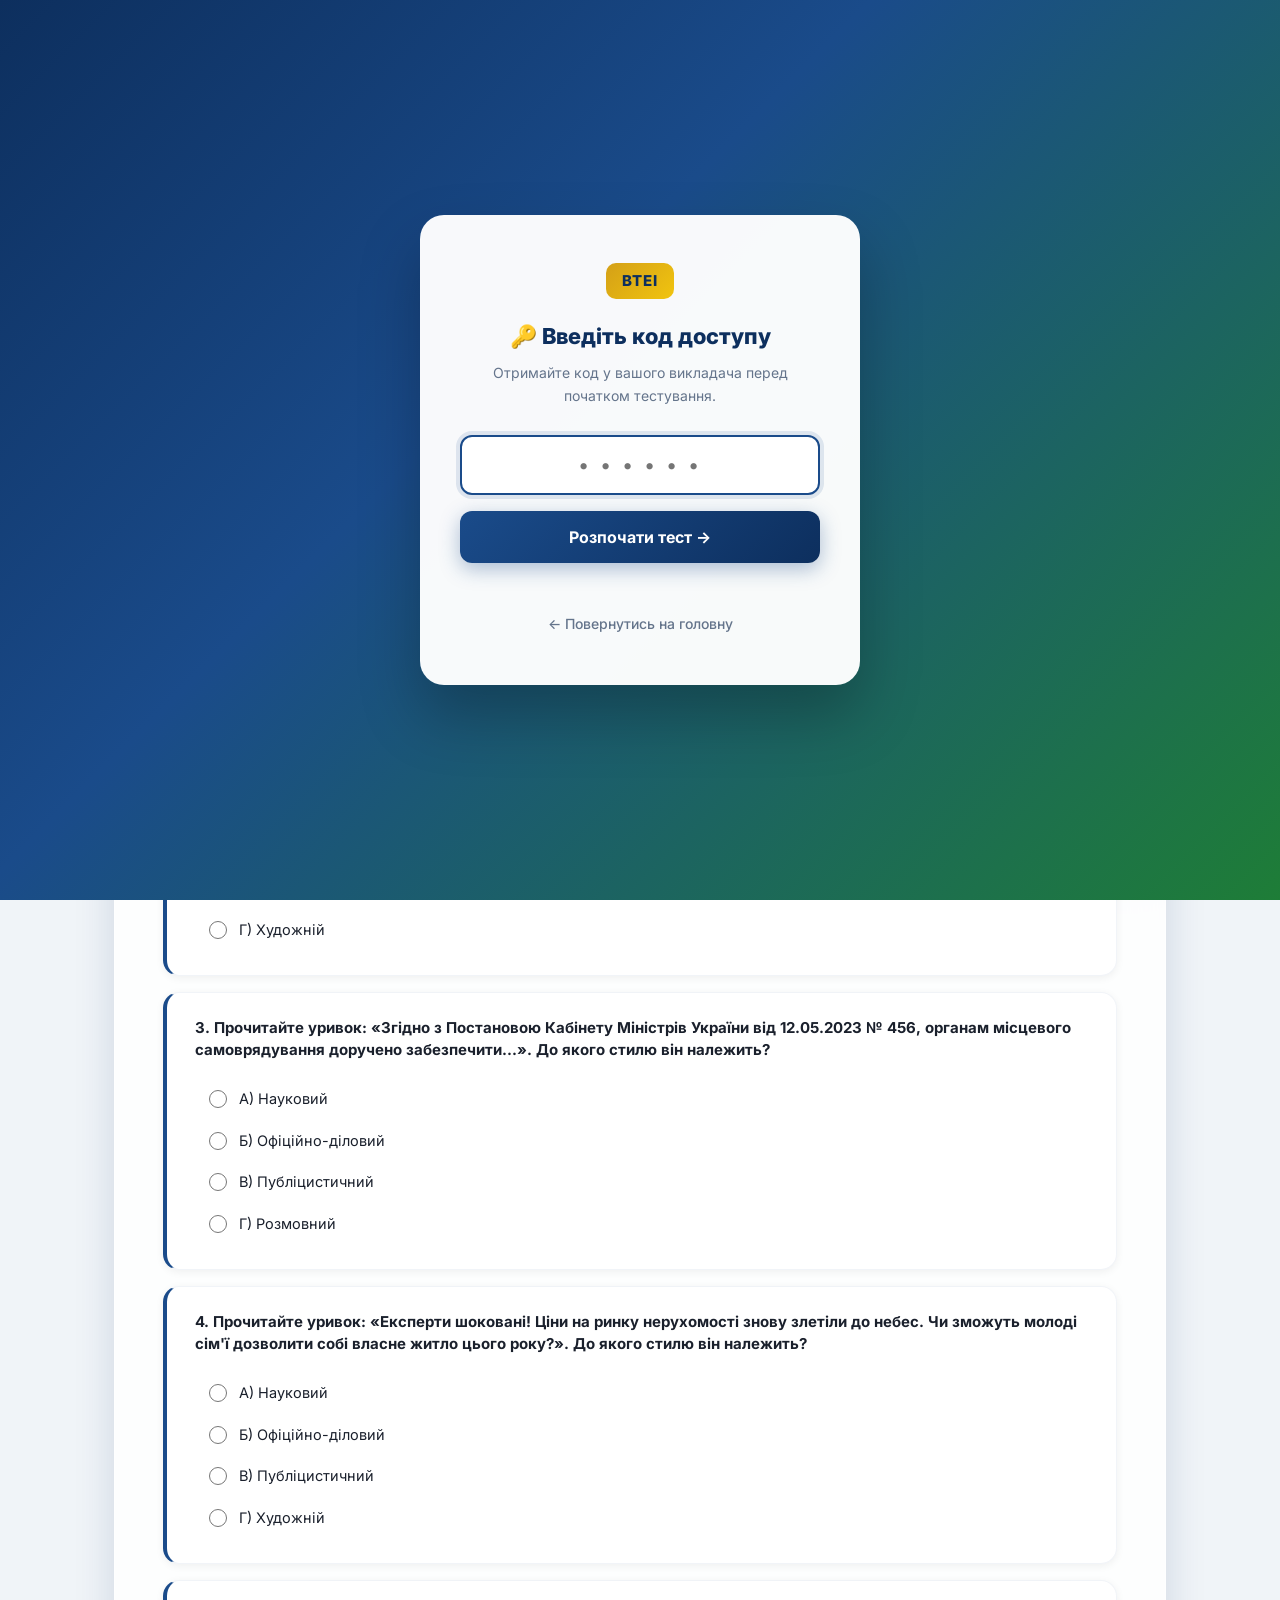
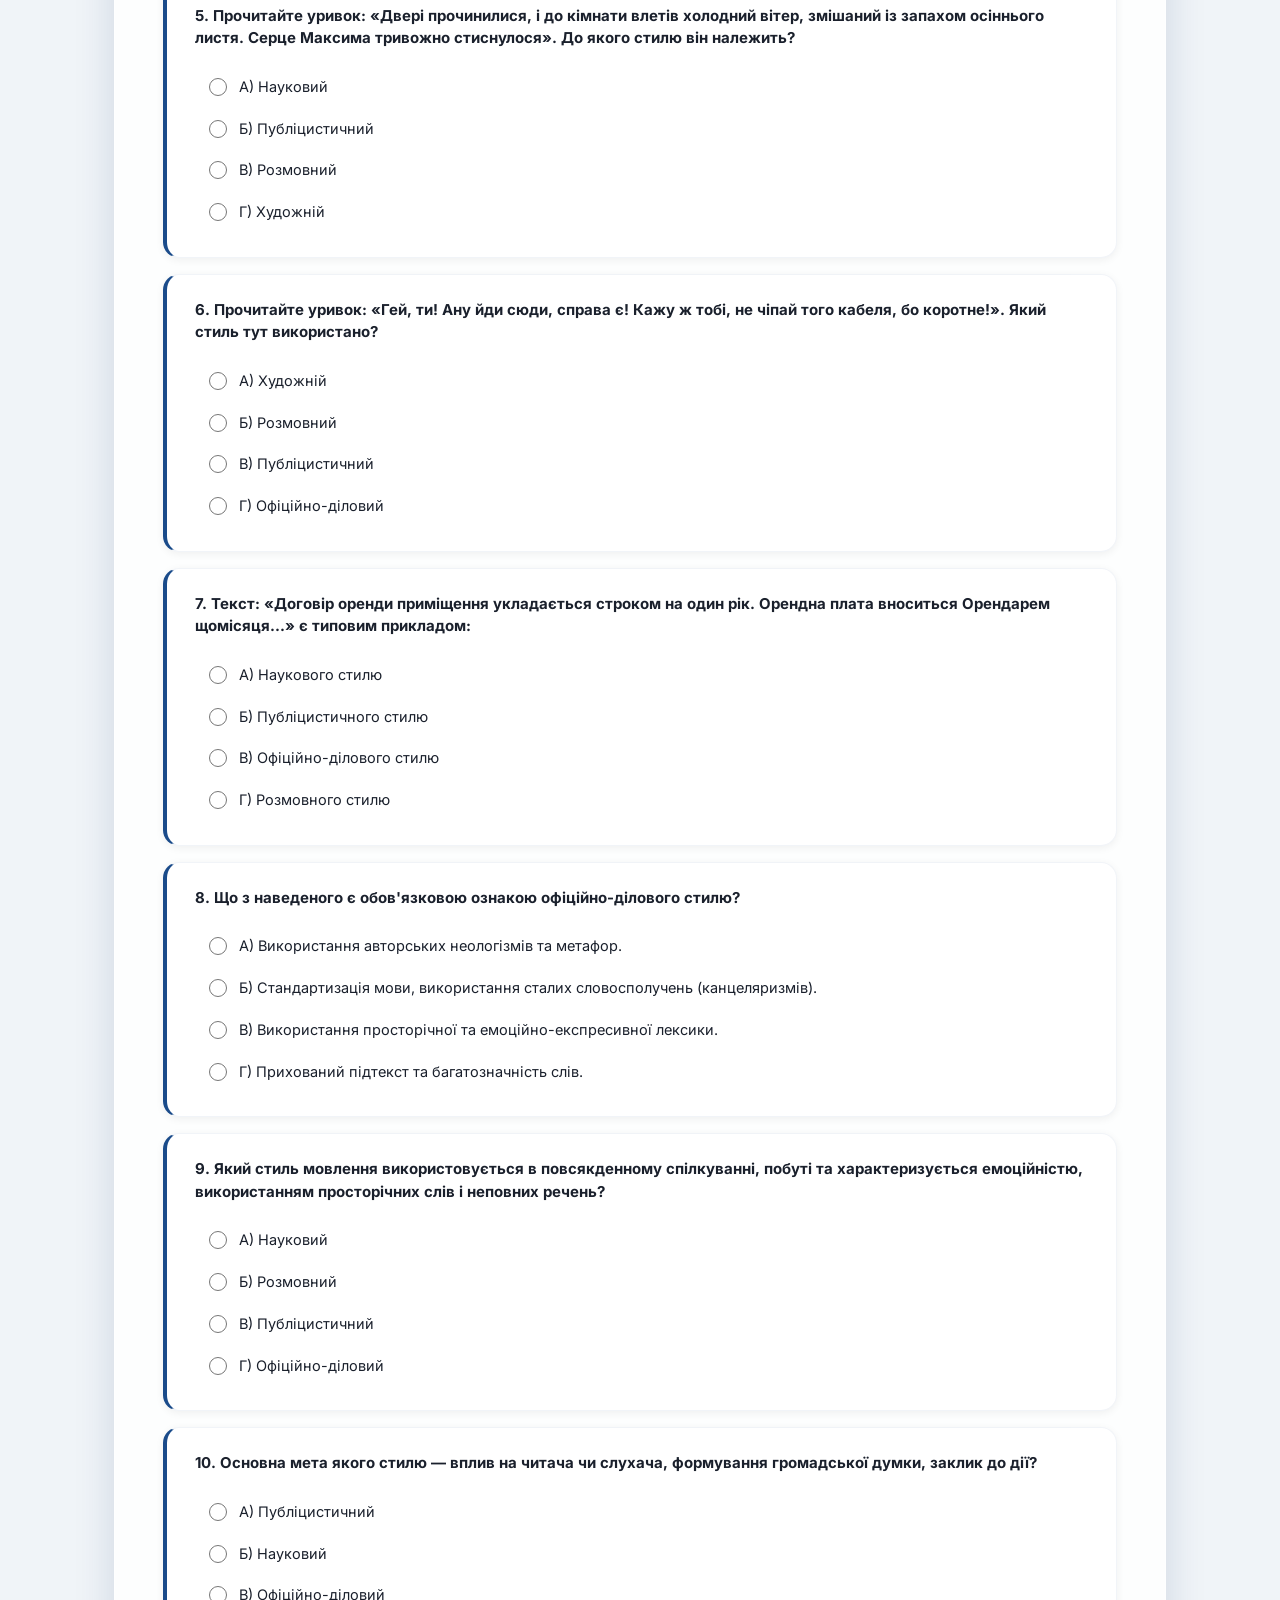
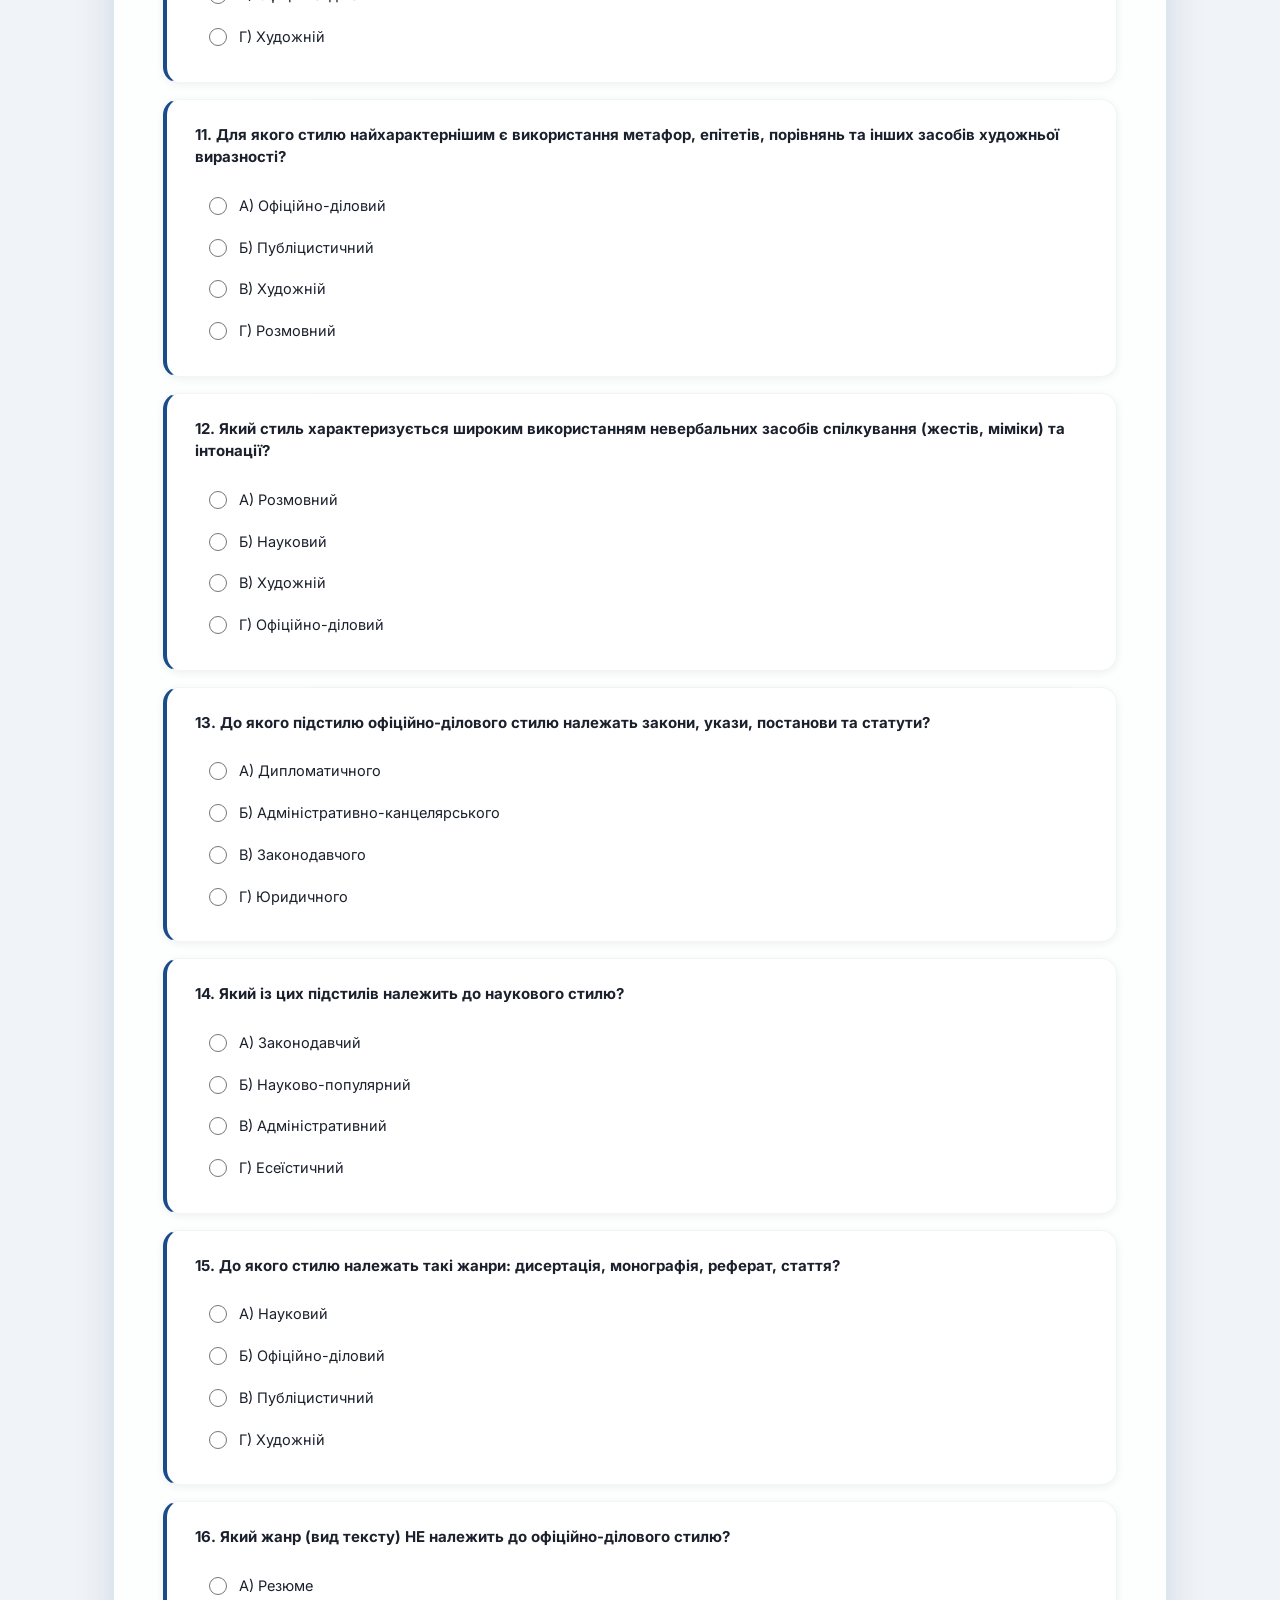
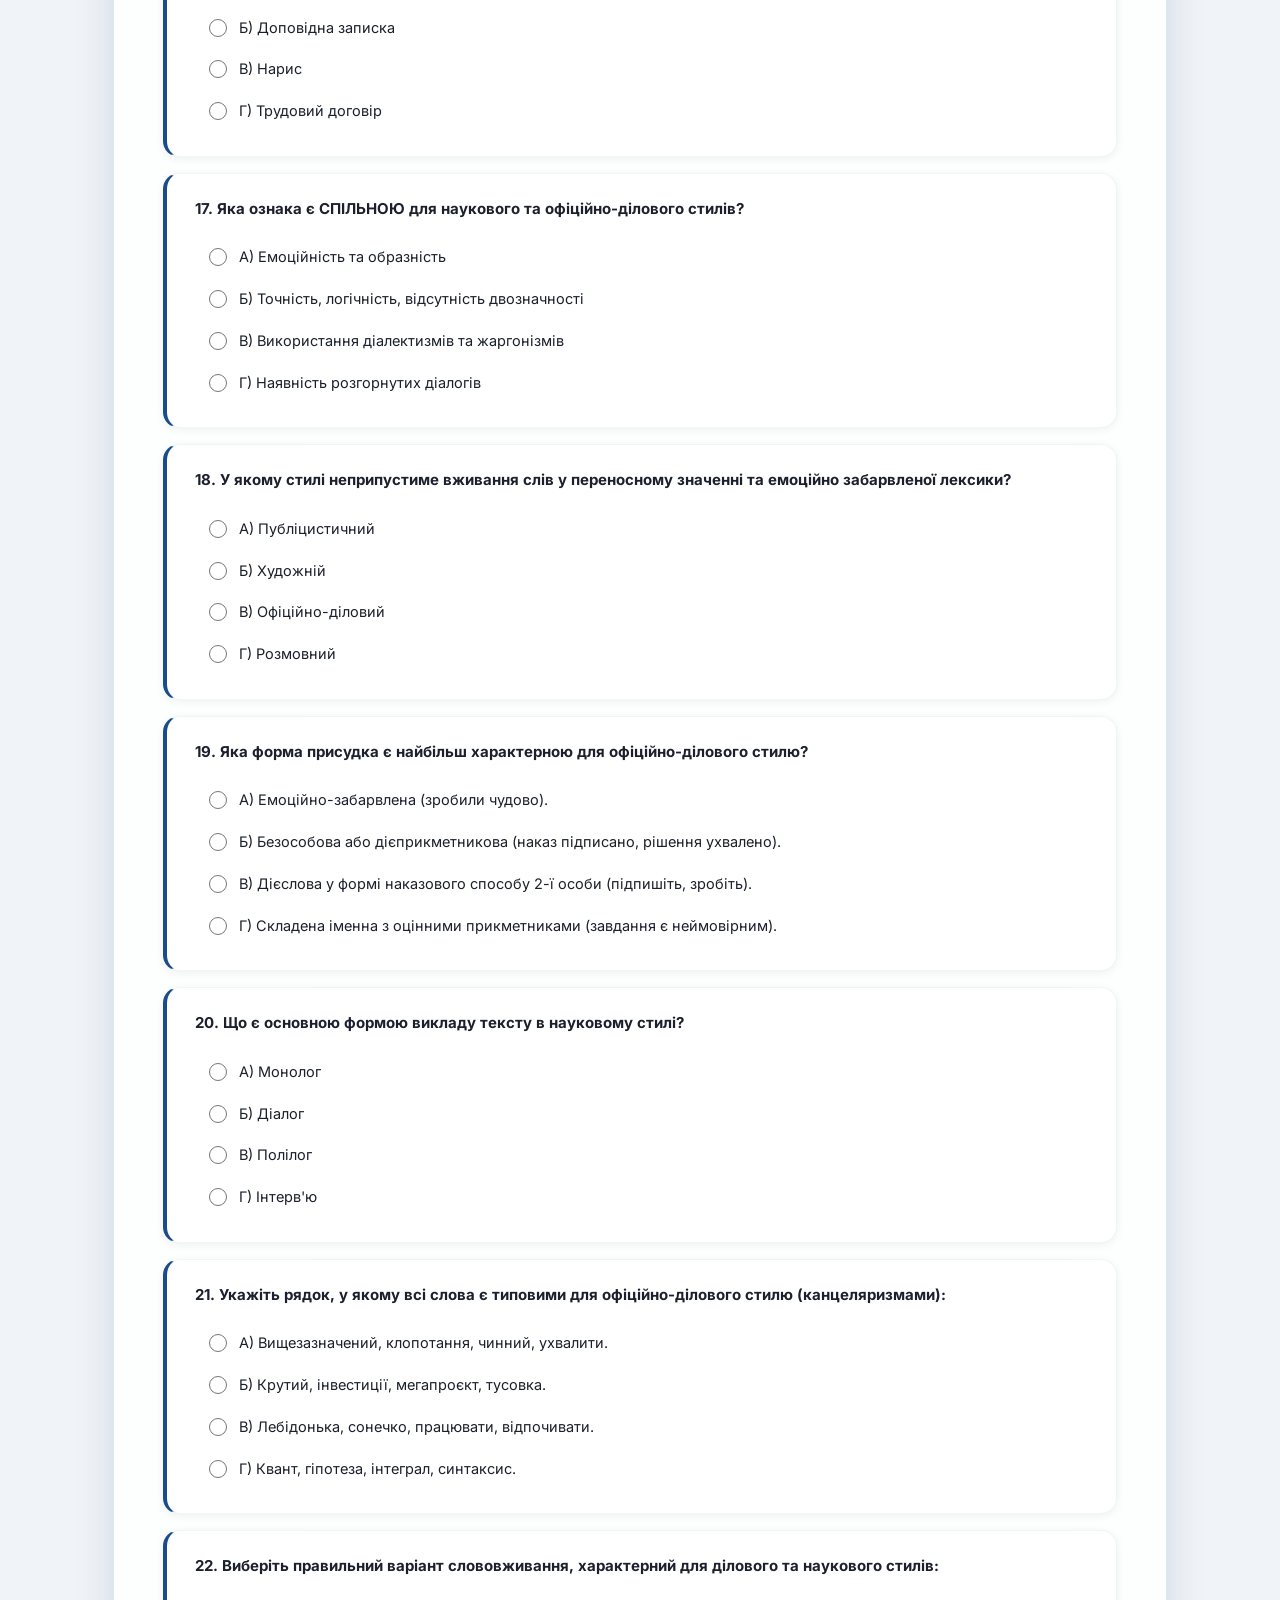
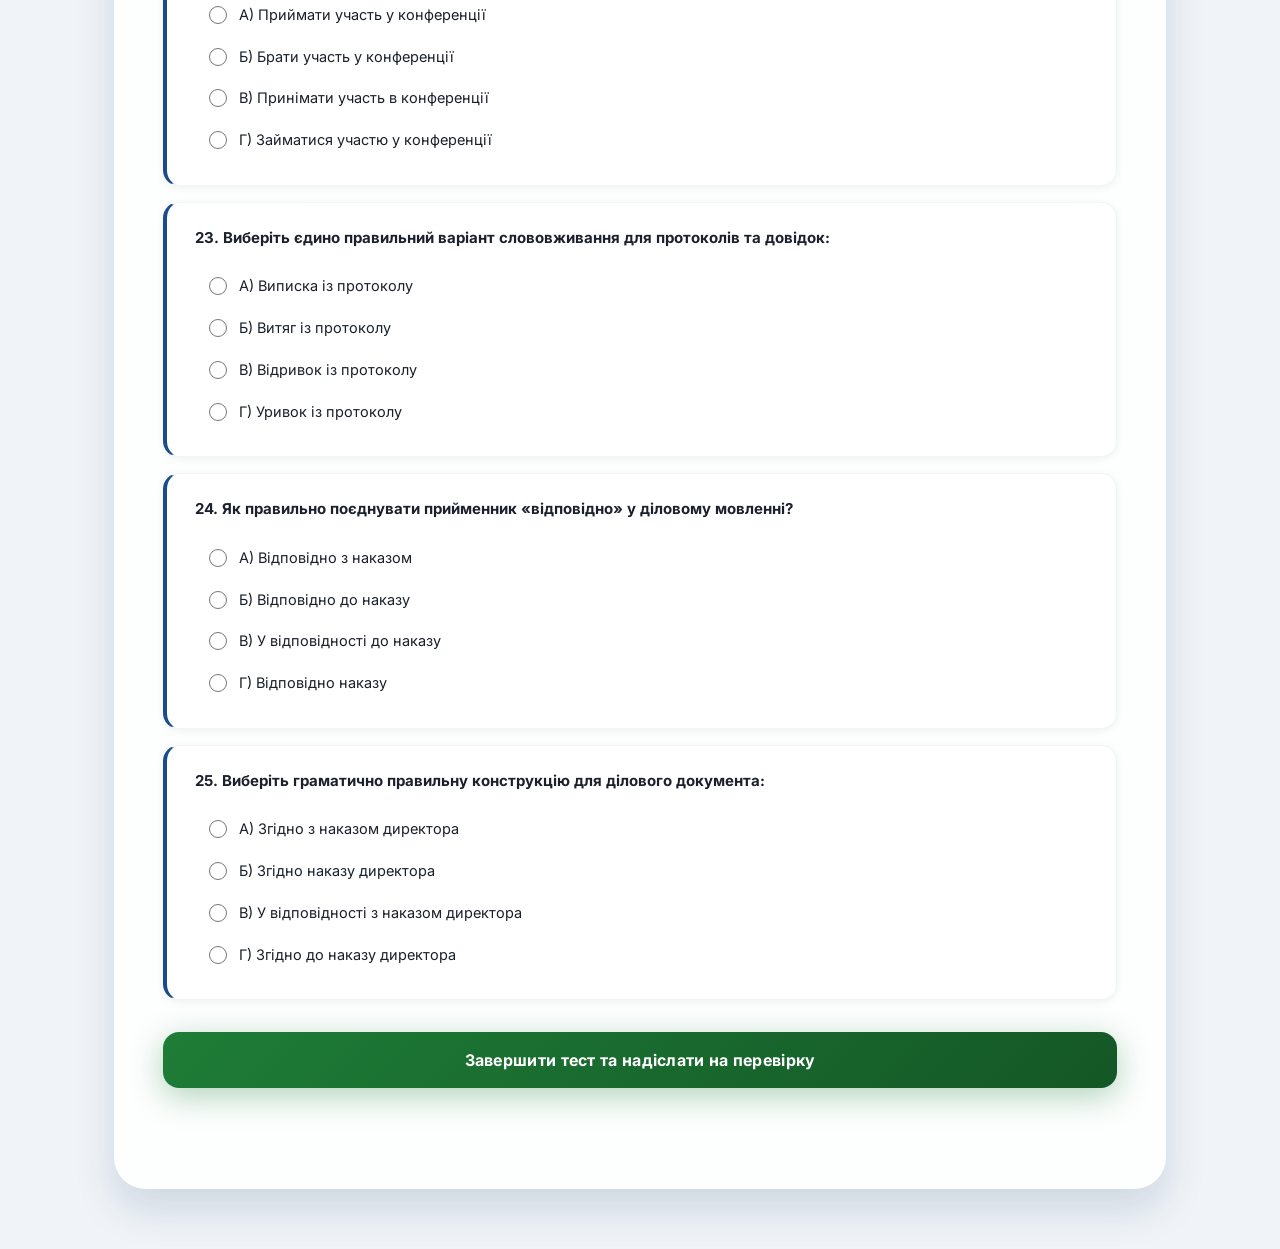
==== commit 45d43ca7: "Update test-1.html" ====
--- a/tests/test-1.html
+++ b/tests/test-1.html
@@ -153,30 +153,27 @@
             font-size: 15px;
             line-height: 1.6;
         }
-        /* Стилі для форми тесту */
-        body { font-family: 'Segoe UI', Tahoma, Geneva, Verdana, sans-serif; background-color: #f4f7f6; color: #333; line-height: 1.6; margin: 0; padding: 0; }
-        .main-container { max-width: 800px; margin: 40px auto; padding: 0 20px; }
-        .glass-panel { background: #fff; padding: 30px; border-radius: 8px; box-shadow: 0 4px 6px rgba(0,0,0,0.1); }
-        .test-page-header h1 { text-align: center; color: #2c3e50; font-size: 24px; margin-bottom: 5px; }
-        .test-page-header h2 { text-align: center; color: #2c3e50; font-size: 18px; font-weight: normal; margin-top: 0; margin-bottom: 30px; }
-        .student-info { display: flex; justify-content: space-between; margin-bottom: 30px; gap: 20px; }
-        .student-info div { flex: 1; }
-        .student-info input { width: 100%; padding: 10px; margin-top: 5px; border: 1px solid #ccc; border-radius: 4px; box-sizing: border-box;}
-        .question { background: #fafafa; border-left: 4px solid #3498db; padding: 15px 20px; margin-bottom: 20px; border-radius: 4px; }
-        .question p { font-weight: bold; margin-top: 0; }
-        .options label { display: block; margin-bottom: 10px; cursor: pointer; }
-        .options input[type="radio"] { margin-right: 10px; }
-        #submitBtn { display: block; width: 100%; padding: 15px; background: #3498db; color: #fff; border: none; border-radius: 4px; font-size: 18px; cursor: pointer; transition: background 0.3s; margin-top: 20px;}
-        #submitBtn:hover:not(:disabled) { background: #2980b9; }
-        #submitBtn:disabled { background: #95a5a6; cursor: not-allowed; }
-        #result { margin-top: 30px; padding: 20px; background: #e8f8f5; border: 1px solid #1abc9c; border-radius: 4px; text-align: center; font-size: 20px; font-weight: bold; display: none; }
-        #sendStatus { text-align: center; margin-top: 15px; font-weight: bold; }
-        .status-sending { color: #f39c12; }
-        .status-ok { color: #27ae60; }
-        .status-error { color: #e74c3c; }
+        /* Валідація полів студента */
+        .student-info input.input-error {
+            border-color: #dc3545 !important;
+            background: rgba(220, 53, 69, 0.04) !important;
+            box-shadow: 0 0 0 4px rgba(220, 53, 69, 0.12) !important;
+            animation: shake 0.4s ease;
+        }
+        .validation-hint {
+            color: #dc3545;
+            font-size: 13px;
+            font-weight: 600;
+            margin-top: 8px;
+            display: none;
+        }
+        .validation-hint.visible {
+            display: block;
+        }
     </style>
 </head>
 <body>
+
 
 <!-- OVERLAY: перевірка коду доступу -->
 <div id="overlay">
@@ -589,6 +586,18 @@
         setTimeout(function() { input.classList.remove('error'); }, 500);
     }
 
+    // Очищення помилок при введенні
+    document.getElementById('studentName').addEventListener('input', function() {
+        this.classList.remove('input-error');
+        var hint = this.parentElement.querySelector('.validation-hint');
+        if (hint) hint.remove();
+    });
+    document.getElementById('studentGroup').addEventListener('input', function() {
+        this.classList.remove('input-error');
+        var hint = this.parentElement.querySelector('.validation-hint');
+        if (hint) hint.remove();
+    });
+
     // Оновлені відповіді
     const correctAnswers = {
         q1: "А", q2: "В", q3: "Б", q4: "В",
@@ -605,6 +614,41 @@
     function checkTest() {
         if (testSubmitted) return;
 
+        // Валідація ПІБ та групи
+        const nameInput = document.getElementById('studentName');
+        const groupInput = document.getElementById('studentGroup');
+        const nameVal = nameInput.value.trim();
+        const groupVal = groupInput.value.trim();
+        let hasError = false;
+
+        // Прибрати попередні помилки
+        nameInput.classList.remove('input-error');
+        groupInput.classList.remove('input-error');
+        document.querySelectorAll('.validation-hint').forEach(el => el.remove());
+
+        if (!nameVal) {
+            nameInput.classList.add('input-error');
+            const hint = document.createElement('div');
+            hint.className = 'validation-hint visible';
+            hint.textContent = '⚠️ Будь ласка, введіть ваше прізвище та ім\'я';
+            nameInput.parentElement.appendChild(hint);
+            hasError = true;
+        }
+        if (!groupVal) {
+            groupInput.classList.add('input-error');
+            const hint = document.createElement('div');
+            hint.className = 'validation-hint visible';
+            hint.textContent = '⚠️ Будь ласка, введіть вашу групу';
+            groupInput.parentElement.appendChild(hint);
+            hasError = true;
+        }
+        if (hasError) {
+            const firstError = document.querySelector('.input-error');
+            firstError.scrollIntoView({ behavior: 'smooth', block: 'center' });
+            firstError.focus();
+            return;
+        }
+
         const form = document.getElementById('quizForm');
         const formData = new FormData(form);
         let score = 0;
@@ -621,20 +665,14 @@
 
         for (let [question, correctAnswer] of Object.entries(correctAnswers)) {
             const userAnswer = formData.get(question);
-            const questionDiv = document.querySelector(`input[name="${question}"]`).closest('.question');
-            
-            questionDiv.style.borderLeftColor = '#3498db';
             
             if (userAnswer === correctAnswer) {
                 score++;
-                questionDiv.style.borderLeftColor = '#27ae60'; 
-            } else {
-                questionDiv.style.borderLeftColor = '#e74c3c'; 
             }
         }
 
-        const name = document.getElementById('studentName').value || 'Студент';
-        const group = document.getElementById('studentGroup').value || 'Група не вказана';
+        const name = nameVal;
+        const group = groupVal;
         const statusDiv = document.getElementById('sendStatus');
         const resultDiv = document.getElementById('result');
         
@@ -651,9 +689,8 @@
         btn.textContent = 'Тест завершено';
 
         resultDiv.innerHTML = `
-            ${name} (${group})<br>
-            Ваш результат: ${score} з ${total} правильних відповідей.<br>
-            <span style="color: ${score >= 13 ? '#27ae60' : '#e74c3c'}">${gradeText}</span>
+            <b>${name} (${group})</b>
+            Тема: ${TEST_THEME}
         `;
         resultDiv.style.display = 'block';
 
